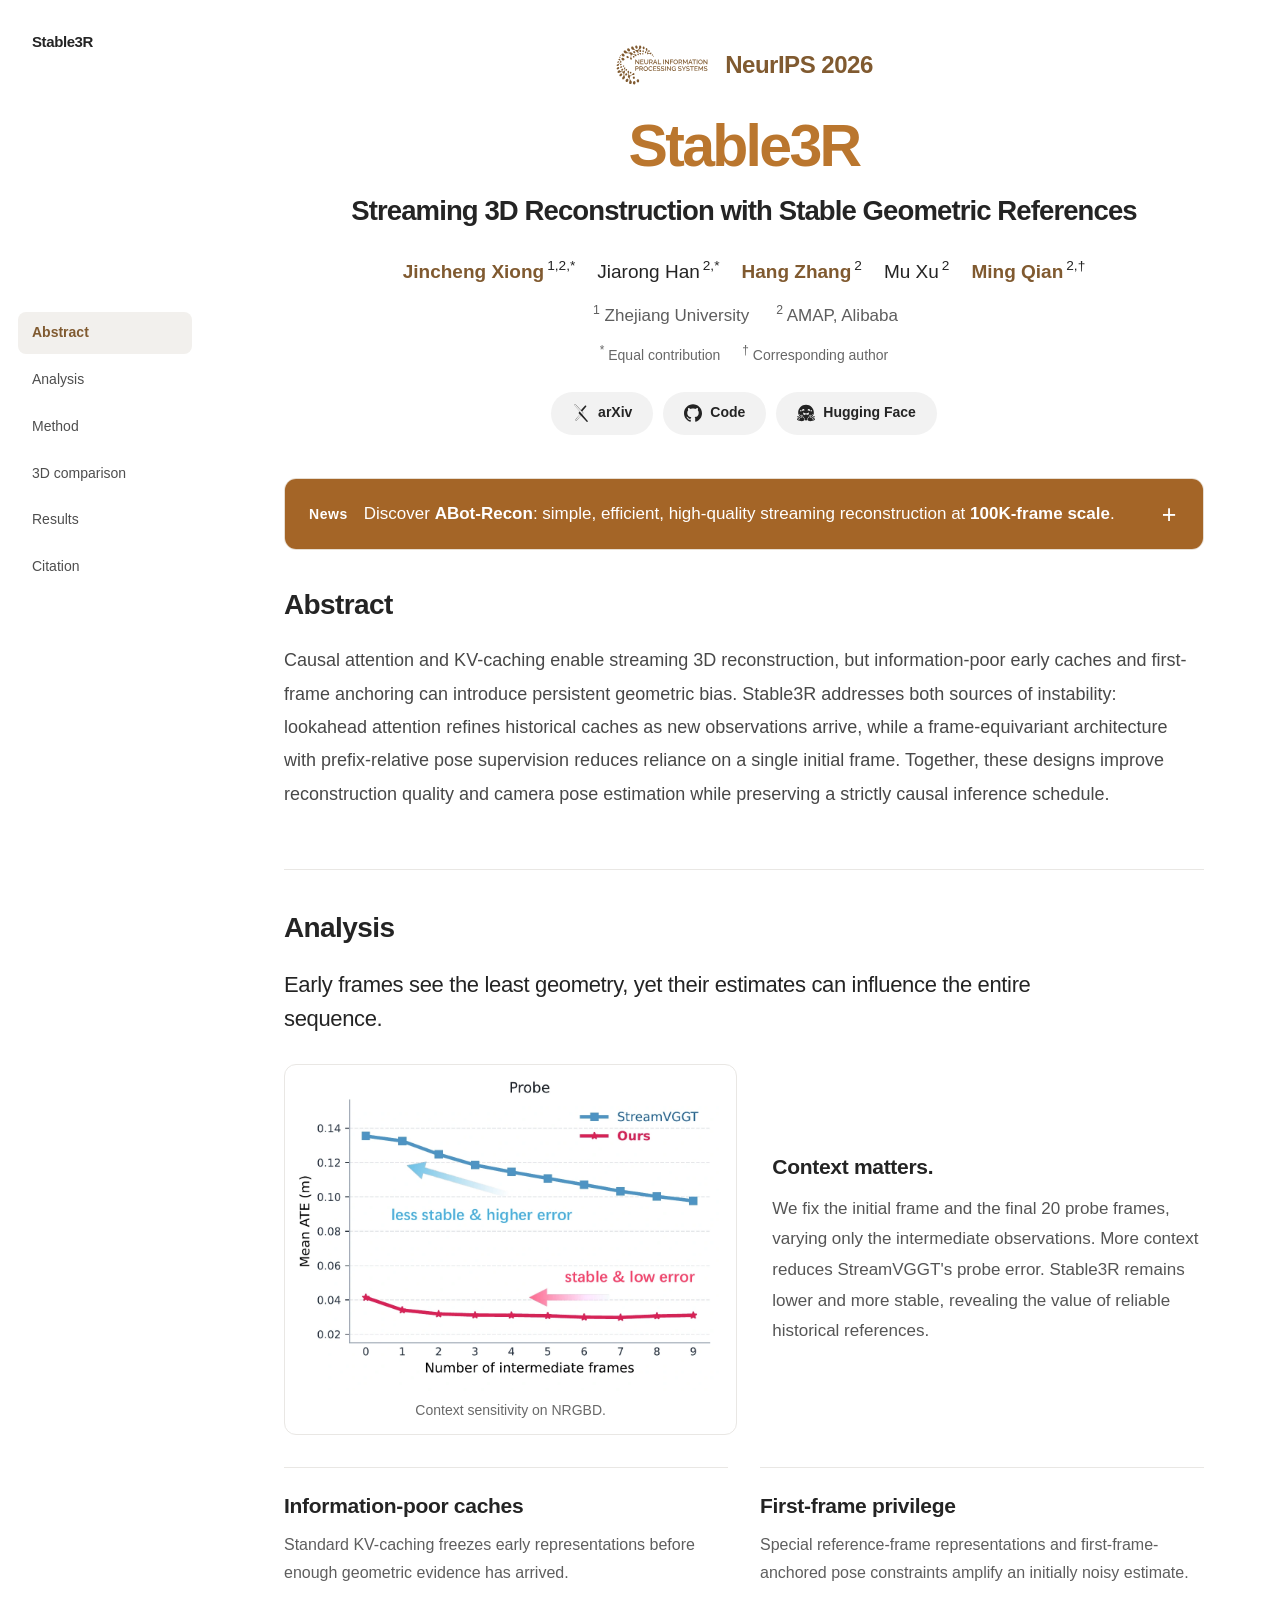
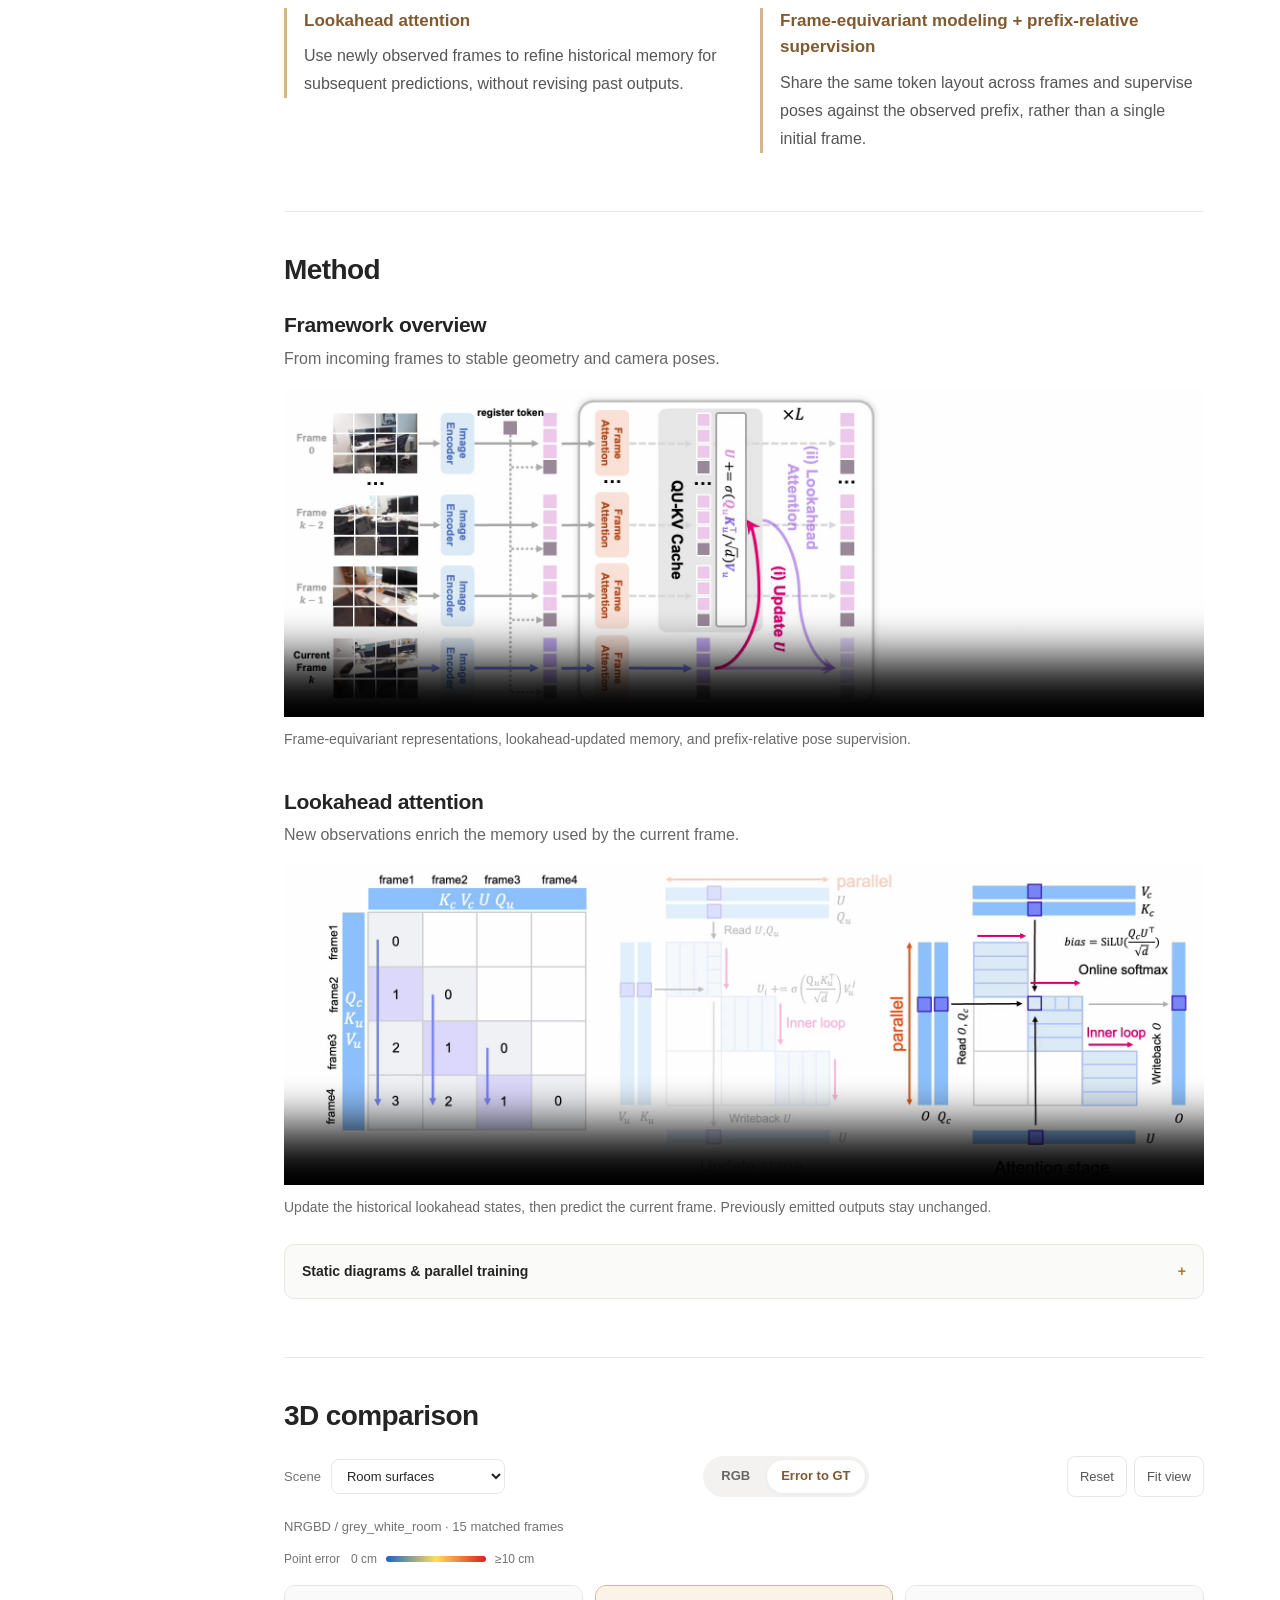
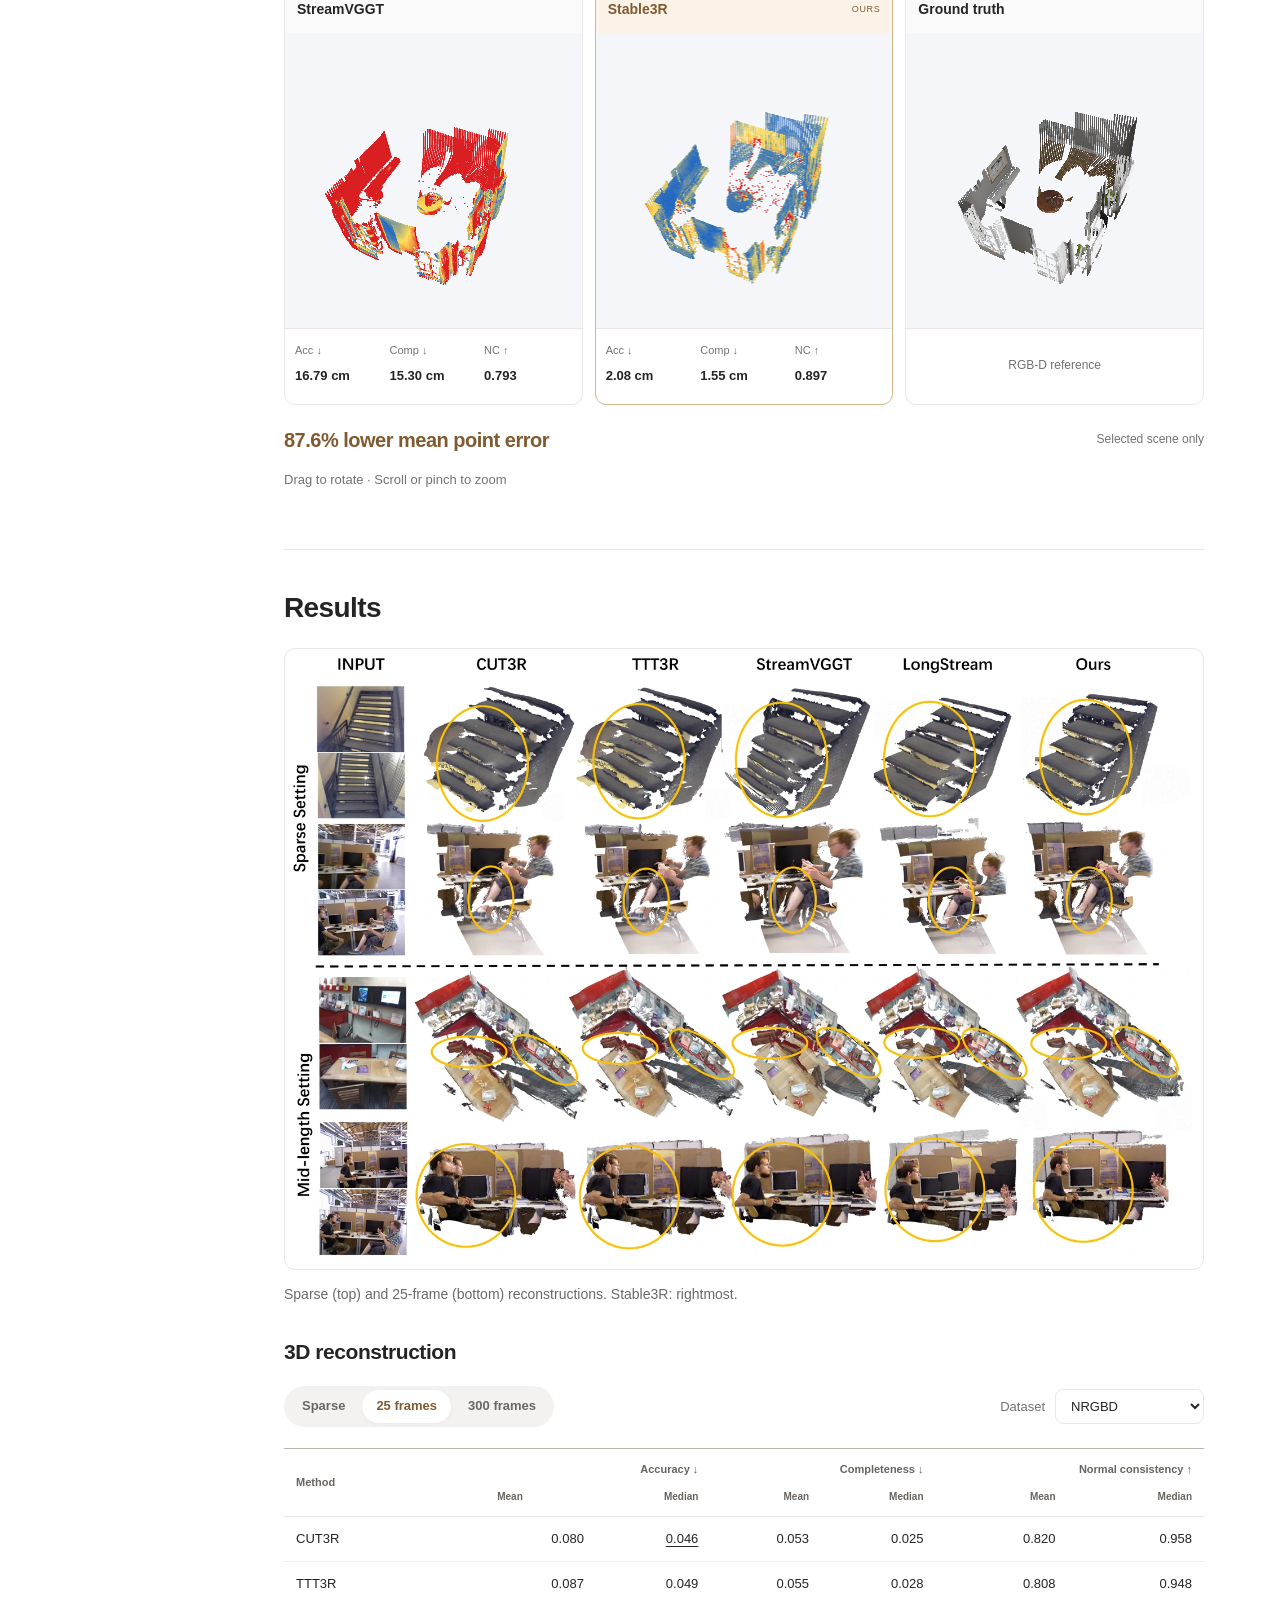
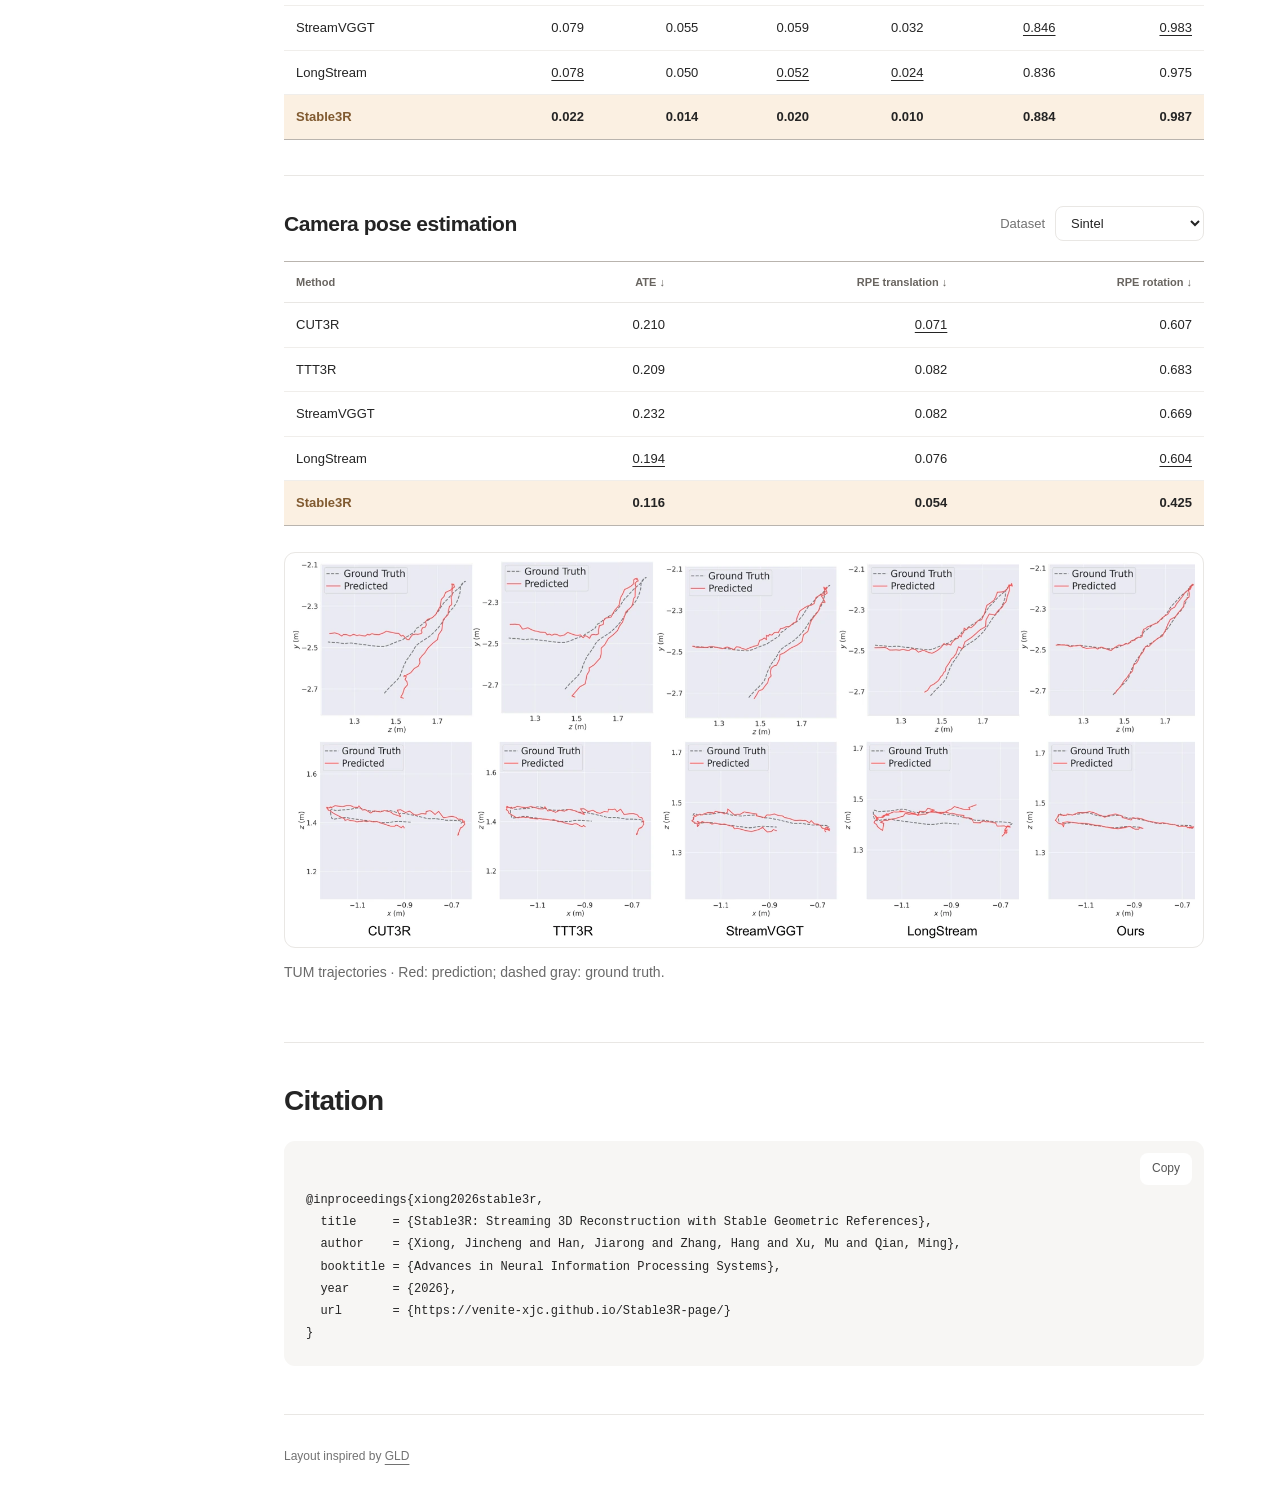
==== gld/index.html @ af353fa9 "Use a copper news header with a white expanded body" ====
<!doctype html>
<html lang="en">
<head>
  <meta charset="utf-8">
  <meta name="viewport" content="width=device-width, initial-scale=1">
  <meta name="description" content="Stable3R: Streaming 3D Reconstruction with Stable Geometric References. Original manuscript figures, method overview, quantitative results, and interactive matched-input 3D comparisons.">
  <meta name="theme-color" content="#ffffff">
  <title>Stable3R | Streaming 3D Reconstruction with Stable Geometric References</title>
  <link rel="canonical" href="https://venite-xjc.github.io/Stable3R-page/">
  <link rel="icon" href="assets/icons/stable3r-mark-32.png?v=20261123-copper" sizes="32x32" type="image/png">
  <link rel="icon" href="assets/icons/stable3r-mark.svg?v=20261123-copper" sizes="any" type="image/svg+xml">
  <link rel="stylesheet" href="styles.css?v=20261124-abot-news-copper">
  <script src="assets/paper/results-data.js" defer></script>
  <script src="app.js" defer></script>
  <script src="assets/clouds/manifest.js?v=20261123-six-scenes" defer></script>
  <script src="clouds.js" defer></script>
  <script src="presentation.js?v=20261123" defer></script>
</head>
<body>
  <a class="skip-link" href="#abstract">Skip to content</a>
  <aside class="sidebar">
    <a class="sidebar-brand" href="#top">Stable3R</a>
    <nav id="section-nav" aria-label="On this page">
      <a href="#abstract" aria-current="location">Abstract</a>
      <a href="#analysis">Analysis</a>
      <a href="#method">Method</a>
      <a href="#clouds">3D comparison</a>
      <a href="#results">Results</a>
      <a href="#citation">Citation</a>
    </nav>
  </aside>
  <div class="document">
  <header class="hero shell" id="top">
    <a class="venue" href="https://neurips.cc/Conferences/2026" target="_blank" rel="noopener" aria-label="NeurIPS 2026 conference"><span class="venue-logo" role="img" aria-label="NeurIPS logo"></span><span>NeurIPS 2026</span></a>
    <h1>Stable<span>3R</span></h1>
    <p class="paper-title">Streaming 3D Reconstruction with Stable Geometric References</p>
    <ul class="authors" aria-label="Authors">
      <li><a href="https://venite-xjc.github.io/" target="_blank" rel="noopener">Jincheng Xiong</a><sup>1,2,*</sup></li>
      <li>Jiarong Han<sup>2,*</sup></li>
      <li><a href="https://openreview.net/profile?id=~Hang_Zhang22" target="_blank" rel="noopener">Hang Zhang</a><sup>2</sup></li>
      <li>Mu Xu<sup>2</sup></li>
      <li><a href="https://qianmingduowan.github.io/" target="_blank" rel="noopener">Ming Qian</a><sup>2,†</sup></li>
    </ul>
    <div class="affiliations"><span><sup>1</sup> Zhejiang University</span><span><sup>2</sup> AMAP, Alibaba</span></div>
    <p class="author-notes"><span><sup>*</sup> Equal contribution</span><span><sup>†</sup> Corresponding author</span></p>
    <div class="hero-links" role="group" aria-label="Project resources">
      <!-- Resource destinations are intentionally unset until release. Icons: Simple Icons (CC0); see assets/icons/SOURCES.txt. -->
      <button class="resource-button" type="button" disabled title="Link coming soon" aria-label="arXiv — link coming soon">
        <svg aria-hidden="true" focusable="false" viewBox="0 0 24 24"><path d="M3.8423 0a1.0037 1.0037 0 0 0-.922.6078c-.1536.3687-.0438.6275.2938 1.1113l6.9185 8.3597-1.0223 1.1058a1.0393 1.0393 0 0 0 .003 1.4229l1.2292 1.3135-5.4391 6.4444c-.2803.299-.4538.823-.2971 1.1986a1.0253 1.0253 0 0 0 .9585.635.9133.9133 0 0 0 .6891-.3405l5.783-6.126 7.4902 8.0051a.8527.8527 0 0 0 .6835.2597.9575.9575 0 0 0 .8777-.6138c.1577-.377-.017-.7502-.306-1.1407l-7.0518-8.3418 1.0632-1.13a.9626.9626 0 0 0 .0089-1.3165L4.6336.4639s-.3733-.4535-.768-.463zm0 .272h.0166c.2179.0052.4874.2715.5644.3639l.005.006.0052.0055 10.169 10.9905a.6915.6915 0 0 1-.0072.945l-1.0666 1.133-1.4982-1.7724-8.5994-10.39c-.3286-.472-.352-.6183-.2592-.841a.7307.7307 0 0 1 .6704-.4401Zm14.341 1.5701a.877.877 0 0 0-.6554.2418l-5.6962 6.1584 1.6944 1.8319 5.3089-6.5138c.3251-.4335.479-.6603.3247-1.0292a1.1205 1.1205 0 0 0-.9763-.689zm-7.6557 12.2823 1.3186 1.4135-5.7864 6.1295a.6494.6494 0 0 1-.4959.26.7516.7516 0 0 1-.706-.4669c-.1119-.2682.0359-.6864.2442-.9083l.0051-.0055.0047-.0055z"/></svg>
        <span>arXiv</span>
      </button>
      <button class="resource-button" type="button" disabled title="Link coming soon" aria-label="Code — link coming soon">
        <svg aria-hidden="true" focusable="false" viewBox="0 0 24 24"><path d="M12 .297c-6.63 0-12 5.373-12 12 0 5.303 3.438 9.8 8.205 11.385.6.113.82-.258.82-.577 0-.285-.01-1.04-.015-2.04-3.338.724-4.042-1.61-4.042-1.61C4.422 18.07 3.633 17.7 3.633 17.7c-1.087-.744.084-.729.084-.729 1.205.084 1.838 1.236 1.838 1.236 1.07 1.835 2.809 1.305 3.495.998.108-.776.417-1.305.76-1.605-2.665-.3-5.466-1.332-5.466-5.93 0-1.31.465-2.38 1.235-3.22-.135-.303-.54-1.523.105-3.176 0 0 1.005-.322 3.3 1.23.96-.267 1.98-.399 3-.405 1.02.006 2.04.138 3 .405 2.28-1.552 3.285-1.23 3.285-1.23.645 1.653.24 2.873.12 3.176.765.84 1.23 1.91 1.23 3.22 0 4.61-2.805 5.625-5.475 5.92.42.36.81 1.096.81 2.22 0 1.606-.015 2.896-.015 3.286 0 .315.21.69.825.57C20.565 22.092 24 17.592 24 12.297c0-6.627-5.373-12-12-12"/></svg>
        <span>Code</span>
      </button>
      <button class="resource-button" type="button" disabled title="Link coming soon" aria-label="Hugging Face — link coming soon">
        <svg aria-hidden="true" focusable="false" viewBox="0 0 24 24"><path d="M12.025 1.13c-5.77 0-10.449 4.647-10.449 10.378 0 1.112.178 2.181.503 3.185.064-.222.203-.444.416-.577a.96.96 0 0 1 .524-.15c.293 0 .584.124.84.284.278.173.48.408.71.694.226.282.458.611.684.951v-.014c.017-.324.106-.622.264-.874s.403-.487.762-.543c.3-.047.596.06.787.203s.31.313.4.467c.15.257.212.468.233.542.01.026.653 1.552 1.657 2.54.616.605 1.01 1.223 1.082 1.912.055.537-.096 1.059-.38 1.572.637.121 1.294.187 1.967.187.657 0 1.298-.063 1.921-.178-.287-.517-.44-1.041-.384-1.581.07-.69.465-1.307 1.081-1.913 1.004-.987 1.647-2.513 1.657-2.539.021-.074.083-.285.233-.542.09-.154.208-.323.4-.467a1.08 1.08 0 0 1 .787-.203c.359.056.604.29.762.543s.247.55.265.874v.015c.225-.34.457-.67.683-.952.23-.286.432-.52.71-.694.257-.16.547-.284.84-.285a.97.97 0 0 1 .524.151c.228.143.373.388.43.625l.006.04a10.3 10.3 0 0 0 .534-3.273c0-5.731-4.678-10.378-10.449-10.378M8.327 6.583a1.5 1.5 0 0 1 .713.174 1.487 1.487 0 0 1 .617 2.013c-.183.343-.762-.214-1.102-.094-.38.134-.532.914-.917.71a1.487 1.487 0 0 1 .69-2.803m7.486 0a1.487 1.487 0 0 1 .689 2.803c-.385.204-.536-.576-.916-.71-.34-.12-.92.437-1.103.094a1.487 1.487 0 0 1 .617-2.013 1.5 1.5 0 0 1 .713-.174m-10.68 1.55a.96.96 0 1 1 0 1.921.96.96 0 0 1 0-1.92m13.838 0a.96.96 0 1 1 0 1.92.96.96 0 0 1 0-1.92M8.489 11.458c.588.01 1.965 1.157 3.572 1.164 1.607-.007 2.984-1.155 3.572-1.164.196-.003.305.12.305.454 0 .886-.424 2.328-1.563 3.202-.22-.756-1.396-1.366-1.63-1.32q-.011.001-.02.006l-.044.026-.01.008-.03.024q-.018.017-.035.036l-.032.04a1 1 0 0 0-.058.09l-.014.025q-.049.088-.11.19a1 1 0 0 1-.083.116 1.2 1.2 0 0 1-.173.18q-.035.029-.075.058a1.3 1.3 0 0 1-.251-.243 1 1 0 0 1-.076-.107c-.124-.193-.177-.363-.337-.444-.034-.016-.104-.008-.2.022q-.094.03-.216.087-.06.028-.125.063l-.13.074q-.067.04-.136.086a3 3 0 0 0-.135.096 3 3 0 0 0-.26.219 2 2 0 0 0-.12.121 2 2 0 0 0-.106.128l-.002.002a2 2 0 0 0-.09.132l-.001.001a1.2 1.2 0 0 0-.105.212q-.013.036-.024.073c-1.139-.875-1.563-2.317-1.563-3.203 0-.334.109-.457.305-.454m.836 10.354c.824-1.19.766-2.082-.365-3.194-1.13-1.112-1.789-2.738-1.789-2.738s-.246-.945-.806-.858-.97 1.499.202 2.362c1.173.864-.233 1.45-.685.64-.45-.812-1.683-2.896-2.322-3.295s-1.089-.175-.938.647 2.822 2.813 2.562 3.244-1.176-.506-1.176-.506-2.866-2.567-3.49-1.898.473 1.23 2.037 2.16c1.564.932 1.686 1.178 1.464 1.53s-3.675-2.511-4-1.297c-.323 1.214 3.524 1.567 3.287 2.405-.238.839-2.71-1.587-3.216-.642-.506.946 3.49 2.056 3.522 2.064 1.29.33 4.568 1.028 5.713-.624m5.349 0c-.824-1.19-.766-2.082.365-3.194 1.13-1.112 1.789-2.738 1.789-2.738s.246-.945.806-.858.97 1.499-.202 2.362c-1.173.864.233 1.45.685.64.451-.812 1.683-2.896 2.322-3.295s1.089-.175.938.647-2.822 2.813-2.562 3.244 1.176-.506 1.176-.506 2.866-2.567 3.49-1.898-.473 1.23-2.037 2.16c-1.564.932-1.686 1.178-1.464 1.53s3.675-2.511 4-1.297c.323 1.214-3.524 1.567-3.287 2.405.238.839 2.71-1.587 3.216-.642.506.946-3.49 2.056-3.522 2.064-1.29.33-4.568 1.028-5.713-.624"/></svg>
        <span>Hugging Face</span>
      </button>
    </div>
  </header>
  <main>
    <aside class="shell news" aria-label="News: our follow-up work">
      <details class="news-card" id="abot-news">
        <summary><span class="news-label">News</span><span class="news-headline">Discover <strong>ABot-Recon</strong>: simple, efficient, high-quality streaming reconstruction at <strong>100K-frame scale</strong>.</span><span class="news-toggle" aria-hidden="true"></span></summary>
        <div class="news-body">
          <p>Built for ultra-long outdoor routes and large spatial extents, ABot-Recon is our follow-up to Stable3R. The two methods are complementary: Stable3R is better suited to reconstruction within a bounded spatial area.</p>
          <p>We have released the <a href="https://arxiv.org/abs/2608.27529" target="_blank" rel="noopener">technical report</a> and open-sourced the <a href="https://github.com/amap-cvlab/ABot-Recon/tree/eval" target="_blank" rel="noopener">evaluation</a>, <a href="https://github.com/amap-cvlab/ABot-Recon" target="_blank" rel="noopener">inference</a>, and <a href="https://github.com/amap-cvlab/ABot-Recon/tree/train" target="_blank" rel="noopener">training</a> frameworks. Dive in and explore!</p>
          <a class="news-project-link" href="https://amap-cvlab.github.io/ABot-Recon-html/" target="_blank" rel="noopener">Visit the ABot-Recon homepage</a>
        </div>
      </details>
    </aside>
    <section class="section shell abstract" id="abstract" aria-labelledby="abstract-title">
      <div class="section-heading"><h2 id="abstract-title">Abstract</h2></div>
        <p>Causal attention and KV-caching enable streaming 3D reconstruction, but information-poor early caches and first-frame anchoring can introduce persistent geometric bias. Stable3R addresses both sources of instability: lookahead attention refines historical caches as new observations arrive, while a frame-equivariant architecture with prefix-relative pose supervision reduces reliance on a single initial frame. Together, these designs improve reconstruction quality and camera pose estimation while preserving a strictly causal inference schedule.</p>
    </section>
    <section class="section shell analysis" id="analysis" aria-labelledby="analysis-title">
      <div class="section-heading"><h2 id="analysis-title">Analysis</h2></div>
      <p class="section-lead">Early frames see the least geometry, yet their estimates can influence the entire sequence.</p>
      <div class="analysis-evidence">
      <figure class="probe-figure"><a class="figure-link" href="assets/paper/probe.pdf" target="_blank" rel="noopener" aria-label="Open the original context probe figure PDF" title="Context probe: the initial frame and final 20 probe frames are fixed; only the intermediate context changes."><img src="assets/paper/probe.webp" width="1152" height="848" loading="lazy" alt="NRGBD geometric context probe: StreamVGGT mean ATE changes substantially as intermediate frames are added, while Stable3R remains lower and more stable."></a><figcaption>Context sensitivity on NRGBD.</figcaption></figure>
        <div class="probe-reading"><h3>Context matters.</h3><p>We fix the initial frame and the final 20 probe frames, varying only the intermediate observations. More context reduces StreamVGGT's probe error. Stable3R remains lower and more stable, revealing the value of reliable historical references.</p></div>
      </div>
      <div class="analysis-findings">
        <article class="finding"><h3>Information-poor caches</h3><p>Standard KV-caching freezes early representations before enough geometric evidence has arrived.</p><div class="finding-response"><h4>Lookahead attention</h4><p>Use newly observed frames to refine historical memory for subsequent predictions, without revising past outputs.</p></div></article>
        <article class="finding"><h3>First-frame privilege</h3><p>Special reference-frame representations and first-frame-anchored pose constraints amplify an initially noisy estimate.</p><div class="finding-response"><h4>Frame-equivariant modeling + prefix-relative supervision</h4><p>Share the same token layout across frames and supervise poses against the observed prefix, rather than a single initial frame.</p></div></article>
      </div>
    </section>
    <section class="section shell method" id="method" aria-labelledby="method-title">
      <div class="section-heading"><h2 id="method-title">Method</h2></div>
      <figure class="method-video"><div class="video-heading"><h3>Framework overview</h3><p>From incoming frames to stable geometry and camera poses.</p></div><video id="overview-video" width="1920" height="684" autoplay muted loop controls playsinline preload="auto" poster="assets/videos/dynamic_overview-web-poster.jpg" aria-label="Stable3R method overview video" aria-describedby="overview-video-caption"><source src="assets/videos/dynamic_overview-web.mp4" type="video/mp4">Your browser does not support embedded video. <a href="assets/videos/dynamic_overview-web.mp4">Open the framework overview video</a>.</video><figcaption id="overview-video-caption">Frame-equivariant representations, lookahead-updated memory, and prefix-relative pose supervision.</figcaption></figure>
      <figure class="method-video"><div class="video-heading"><h3>Lookahead attention</h3><p>New observations enrich the memory used by the current frame.</p></div><video id="pipeline-video" width="1920" height="666" autoplay muted loop controls playsinline preload="auto" poster="assets/videos/dynamic_pipeline-web-poster.jpg" aria-label="Stable3R lookahead attention pipeline video" aria-describedby="pipeline-video-caption"><source src="assets/videos/dynamic_pipeline-web.mp4" type="video/mp4">Your browser does not support embedded video. <a href="assets/videos/dynamic_pipeline-web.mp4">Open the lookahead pipeline video</a>.</video><figcaption id="pipeline-video-caption">Update the historical lookahead states, then predict the current frame. Previously emitted outputs stay unchanged.</figcaption></figure>
      <details class="technical-detail"><summary>Static diagrams &amp; parallel training <span aria-hidden="true">+</span></summary><figure class="paper-figure"><a class="figure-link" href="assets/paper/pipeline.pdf" target="_blank" rel="noopener" aria-label="Open the original Stable3R framework figure PDF"><img width="3200" height="1090" src="assets/paper/pipeline-1600.webp" srcset="assets/paper/pipeline-1600.webp 1600w, assets/paper/pipeline.webp 3200w" sizes="92vw" loading="lazy" alt="Stable3R framework: an image encoder and frame attention feed a QU-KV cache, followed by historical U updates, lookahead attention, and camera and geometry prediction heads."></a></figure><figure class="paper-figure"><a class="figure-link" href="assets/paper/parallel-attention.pdf" target="_blank" rel="noopener" aria-label="Open the original parallel attention figure PDF"><img width="3200" height="824" src="assets/paper/parallel-attention-1600.webp" srcset="assets/paper/parallel-attention-1600.webp 1600w, assets/paper/parallel-attention.webp 3200w" sizes="92vw" loading="lazy" alt="Original paper diagram of block-wise causal attention, diagonal dependency order, update kernels, and attention kernels."></a></figure></details>
    </section>
    <section class="section shell cloud-section" id="clouds" aria-labelledby="cloud-title" data-status="loading">
      <div class="section-heading"><h2 id="cloud-title">3D comparison</h2></div>
      <div class="cloud-controls">
        <label class="dataset-label" for="cloud-scene">Scene <select id="cloud-scene"><option value="complete-kitchen">Kitchen structure</option><option value="stairs">Staircase geometry</option><option value="grey-room">Room surfaces</option><option value="morning-apartment">Apartment layout</option><option value="thin-geometry">Thin structures</option><option value="office-workspace">Office workspace</option></select></label>
        <div class="cloud-mode" role="group" aria-label="Point cloud color mode"><button type="button" data-cloud-mode="rgb" aria-pressed="false">RGB</button><button type="button" data-cloud-mode="error" aria-pressed="true">Error to GT</button></div>
        <div class="cloud-view-buttons"><button type="button" id="cloud-reset">Reset</button><button type="button" id="cloud-fit">Fit view</button></div>
      </div>
      <p class="cloud-context" id="cloud-scene-context">Common-input reconstruction comparison</p>
      <div class="cloud-error-legend" id="cloud-error-legend"><span>Point error</span><span class="cloud-error-labels"><span>0 cm</span><span class="cloud-error-bar" aria-hidden="true"></span><span>≥10 cm</span></span></div>
      <div class="cloud-panels" id="cloud-panels">
        <article class="cloud-panel"><div class="cloud-panel-header"><h3>StreamVGGT</h3></div><canvas class="cloud-canvas" id="cloud-streamvggt" tabindex="0" role="img" aria-label="Interactive StreamVGGT reconstruction. Drag to rotate, wheel or pinch to zoom. Arrow keys rotate, plus and minus zoom, R resets."></canvas><div class="cloud-metrics" id="cloud-metrics-streamvggt"></div></article>
        <article class="cloud-panel ours-panel"><div class="cloud-panel-header"><h3>Stable3R</h3><span class="cloud-panel-tag">Ours</span></div><canvas class="cloud-canvas" id="cloud-stable3r" tabindex="0" role="img" aria-label="Interactive Stable3R reconstruction with the same camera and render settings as the baseline."></canvas><div class="cloud-metrics" id="cloud-metrics-stable3r"></div></article>
        <article class="cloud-panel"><div class="cloud-panel-header"><h3>Ground truth</h3></div><canvas class="cloud-canvas" id="cloud-gt" tabindex="0" role="img" aria-label="Interactive ground-truth point cloud using the same sampled pixels and camera as both predictions."></canvas><div class="cloud-reference">RGB-D reference</div></article>
      </div>
      <div class="cloud-highlight"><strong id="cloud-advantage"></strong><span>Selected scene only</span></div>
      <p class="cloud-status" id="cloud-status" role="status">Loading real point clouds…</p>
      <p id="cloud-sampling-note" hidden></p>
    </section>
    <section class="section shell" id="results" aria-labelledby="results-title">
      <div class="section-heading"><h2 id="results-title">Results</h2></div>
      <figure class="paper-figure reconstruction-figure"><a class="figure-link" href="assets/paper/reconstruction.pdf" target="_blank" rel="noopener" aria-label="Open the original reconstruction comparison PDF"><img width="3200" height="2142" src="assets/paper/reconstruction-1600.webp" srcset="assets/paper/reconstruction-1600.webp 1600w, assets/paper/reconstruction.webp 3200w" sizes="(max-width: 1120px) 92vw, 1080px" loading="lazy" alt="Original reconstruction comparison of CUT3R, TTT3R, StreamVGGT, LongStream, and Stable3R, with staircase and dynamic indoor examples under sparse and mid-length settings."></a><figcaption>Sparse (top) and 25-frame (bottom) reconstructions. Stable3R: rightmost.</figcaption></figure>
      <div class="result-block" aria-labelledby="reconstruction-title">
        <div class="result-title"><h3 id="reconstruction-title">3D reconstruction</h3></div>
        <div class="result-controls"><div class="protocol-switch" role="group" aria-label="Reconstruction sequence setting"><button type="button" data-protocol="sparse" aria-pressed="false">Sparse</button><button type="button" data-protocol="mid" aria-pressed="true">25 frames</button><button type="button" data-protocol="long" aria-pressed="false">300 frames</button></div><label class="dataset-label" for="reconstruction-dataset">Dataset <select id="reconstruction-dataset"><option>NRGBD</option><option>7-Scenes</option><option>TUM-dynamics</option></select></label></div>
        <div class="table-scroll" tabindex="0" role="region" aria-label="Reconstruction results; scroll horizontally on smaller screens"><table id="reconstruction-table"><caption class="sr-only">NRGBD 25-frame reconstruction results from the manuscript</caption><thead><tr><th scope="col" rowspan="2">Method</th><th scope="colgroup" colspan="2">Accuracy ↓</th><th scope="colgroup" colspan="2">Completeness ↓</th><th scope="colgroup" colspan="2">Normal consistency ↑</th></tr><tr><th scope="col">Mean</th><th scope="col">Median</th><th scope="col">Mean</th><th scope="col">Median</th><th scope="col">Mean</th><th scope="col">Median</th></tr></thead><tbody id="reconstruction-body">
          <tr><th scope="row">CUT3R</th><td>0.080</td><td>0.046</td><td>0.053</td><td>0.025</td><td>0.820</td><td>0.958</td></tr><tr><th scope="row">TTT3R</th><td>0.087</td><td>0.049</td><td>0.055</td><td>0.028</td><td>0.808</td><td>0.948</td></tr><tr><th scope="row">StreamVGGT</th><td>0.079</td><td>0.055</td><td>0.059</td><td>0.032</td><td>0.846</td><td>0.983</td></tr><tr><th scope="row">LongStream</th><td>0.078</td><td>0.050</td><td>0.052</td><td>0.024</td><td>0.836</td><td>0.975</td></tr><tr class="ours"><th scope="row">Stable3R</th><td><strong>0.022</strong></td><td><strong>0.014</strong></td><td><strong>0.020</strong></td><td><strong>0.010</strong></td><td><strong>0.884</strong></td><td><strong>0.987</strong></td></tr>
        </tbody></table></div>
        <p class="missing-note" id="missing-note" hidden>— Not reported in the paper.</p>
        <!-- Non-visual metadata hooks keep the shared table renderer unchanged. -->
        <div hidden aria-hidden="true"><span id="reconstruction-source"></span><span id="reconstruction-note"></span></div>
      </div>
      <div class="result-block pose-block" aria-labelledby="pose-title">
        <div class="result-title"><h3 id="pose-title">Camera pose estimation</h3><label class="dataset-label" for="pose-dataset">Dataset <select id="pose-dataset"><option>Sintel</option><option>TUM-dynamics</option><option>ScanNet</option></select></label></div>
        <div class="table-scroll" tabindex="0" role="region" aria-label="Camera pose results; scroll horizontally on smaller screens"><table id="pose-table"><caption class="sr-only">Sintel camera pose results from the manuscript</caption><thead><tr><th scope="col">Method</th><th scope="col">ATE ↓</th><th scope="col">RPE translation ↓</th><th scope="col">RPE rotation ↓</th></tr></thead><tbody id="pose-body">
          <tr><th scope="row">CUT3R</th><td>0.210</td><td>0.071</td><td>0.607</td></tr><tr><th scope="row">TTT3R</th><td>0.209</td><td>0.082</td><td>0.683</td></tr><tr><th scope="row">StreamVGGT</th><td>0.232</td><td>0.082</td><td>0.669</td></tr><tr><th scope="row">LongStream</th><td>0.194</td><td>0.076</td><td>0.604</td></tr><tr class="ours"><th scope="row">Stable3R</th><td><strong>0.116</strong></td><td><strong>0.054</strong></td><td><strong>0.425</strong></td></tr>
        </tbody></table></div>
        <figure class="paper-figure trajectory-figure"><a class="figure-link" href="assets/paper/trajectories.pdf" target="_blank" rel="noopener" aria-label="Open the original TUM camera trajectory comparison PDF"><img width="3200" height="1342" src="assets/paper/trajectories-1600.webp" srcset="assets/paper/trajectories-1600.webp 1600w, assets/paper/trajectories.webp 3200w" sizes="(max-width: 1120px) 92vw, 1080px" loading="lazy" alt="TUM trajectory comparisons for five methods: red predicted camera paths versus dashed gray ground truth. Stable3R is shown in the last column."></a><figcaption>TUM trajectories · Red: prediction; dashed gray: ground truth.</figcaption></figure>
      </div>
      <noscript><p class="source-note">JavaScript is disabled. The tables above show NRGBD 25-frame reconstruction and Sintel pose results. <a href="assets/paper/results.json">Download all table values as JSON.</a></p></noscript>
    </section>
    <section class="section shell citation" id="citation" aria-labelledby="citation-title">
      <div class="section-heading"><h2 id="citation-title">Citation</h2></div>
      <div class="citation-box"><button type="button" id="copy-citation" aria-label="Copy BibTeX citation">Copy</button><pre tabindex="0" aria-label="BibTeX citation"><code id="bibtex-text">@inproceedings{xiong2026stable3r,
  title     = {Stable3R: Streaming 3D Reconstruction with Stable Geometric References},
  author    = {Xiong, Jincheng and Han, Jiarong and Zhang, Hang and Xu, Mu and Qian, Ming},
  booktitle = {Advances in Neural Information Processing Systems},
  year      = {2026},
  url       = {https://venite-xjc.github.io/Stable3R-page/}
}</code></pre></div>
      <p id="copy-status" class="sr-only" role="status"></p>
    </section>
  </main>
  <footer class="shell footer">
    <p class="layout-credit">Layout inspired by <a href="https://cvlab-kaist.github.io/GLD/" target="_blank" rel="noopener">GLD</a></p>
  </footer>
  </div>
</body>
</html>
---- gld/styles.css ----
:root {
  --ink: #242424;
  --muted: #727272;
  --accent: #ba762e;
  --accent-dark: #805a30;
  --line: #e9e7e4;
  --soft: #f5f3f0;
  --warm: #fcf5ec;
  --section-title-size: 1.75rem;
  font-family: Inter, -apple-system, BlinkMacSystemFont, "Segoe UI", Helvetica, Arial, sans-serif;
  color: var(--ink);
  background: #fff;
  font-synthesis: none;
  text-rendering: optimizeLegibility;
  -webkit-font-smoothing: antialiased;
}
* { box-sizing: border-box; }
html { scroll-behavior: auto; scroll-padding-top: 28px; }
body { margin: 0; font-size: 16px; line-height: 1.8; }
h1, h2, h3, p, figure { margin: 0; }
button, select { font: inherit; }
a { color: var(--accent-dark); text-decoration-thickness: 1px; text-underline-offset: 4px; }
a:focus-visible, button:focus-visible, select:focus-visible, summary:focus-visible, [tabindex]:focus-visible { outline: 3px solid var(--accent); outline-offset: 5px; }
button, summary { cursor: pointer; }
button, a, select, summary { -webkit-tap-highlight-color: transparent; }
img { display: block; width: 100%; height: auto; }
[hidden] { display: none !important; }
.document { margin-left: 208px; }
.shell { width: min(920px, calc(100% - 72px)); margin-inline: auto; }
.sidebar { position: fixed; z-index: 20; left: 18px; top: 0; width: 174px; height: 100vh; display: flex; flex-direction: column; justify-content: center; }
.sidebar-brand { position: absolute; top: 28px; left: 14px; font-size: 15px; font-weight: 750; text-decoration: none; letter-spacing: -.4px; color: var(--ink); }
.sidebar nav { display: grid; gap: 5px; }
.sidebar nav a { display: block; padding: 10px 14px; border-radius: 8px; font-size: 14px; line-height: 1.55; text-decoration: none; color: #4e4e4e; }
.sidebar nav a:hover { background: #faf8f5; color: var(--accent-dark); }
.sidebar nav a[aria-current="location"] { color: var(--accent-dark); background: #f2f0ed; font-weight: 650; }
.hero { text-align: center; padding: 43px 0 43px; }
.venue { display: inline-flex; justify-content: center; align-items: center; gap: 16px; font-size: 24px; line-height: 1.4; font-weight: 700; color: var(--accent-dark); letter-spacing: -.02em; text-decoration: none; }
.venue-logo { display: block; flex: none; width: 94px; height: 43px; background: currentColor; -webkit-mask: url("assets/icons/neurips-logo.svg") center / contain no-repeat; mask: url("assets/icons/neurips-logo.svg") center / contain no-repeat; }
.venue:hover { color: var(--accent); }
.hero h1 { margin-top: 17px; font-size: 59px; font-weight: 750; line-height: 1.12; letter-spacing: -2.7px; color: var(--accent); }
.paper-title { font-size: clamp(21px, 2.15vw, 29px); font-weight: 700; line-height: 1.45; letter-spacing: -.9px; margin-top: 12px; white-space: nowrap; }
.authors { display: flex; justify-content: center; flex-wrap: wrap; gap: 8px 22px; list-style: none; margin: 25px 0 0; padding: 0; font-size: 19px; font-weight: 500; line-height: 1.7; }
.authors li { white-space: nowrap; }
.authors a { color: var(--accent-dark); font-weight: 650; text-decoration: none; }
.authors a:hover { text-decoration: underline; }
.authors sup, .affiliations sup { font-size: .72em; margin-left: 3px; line-height: 0; }
.affiliations { display: flex; flex-wrap: wrap; justify-content: center; gap: 5px 24px; color: #5e5e5e; font-size: 17px; margin-top: 13px; }
.affiliations span { white-space: nowrap; }
.author-notes { display: flex; flex-wrap: wrap; justify-content: center; gap: 4px 22px; font-size: 14px; margin-top: 8px; color: #676767; }
.author-notes sup { font-size: .85em; }
.hero-links { display: flex; flex-wrap: wrap; justify-content: center; gap: 10px; margin-top: 24px; }
.resource-button { display: inline-flex; justify-content: center; align-items: center; gap: 8px; border: 0; border-radius: 999px; padding: 10px 21px; min-height: 43px; color: var(--ink); background: #f2f2f2; font-size: 14px; font-weight: 600; line-height: 1.55; }
.resource-button:disabled { cursor: default; opacity: 1; }
.resource-button svg { width: 18px; height: 18px; fill: currentColor; flex: none; }
.news { margin-bottom: 36px; }
.news-card { background: #fff; color: #242424; border: 1px solid #e6ddd1; border-radius: 12px; overflow: hidden; }
.news-card summary { display: grid; grid-template-columns: auto minmax(0, 1fr) auto; align-items: start; gap: 16px; padding: 21px 24px; list-style: none; cursor: pointer; background: #a46527; color: #fff; }
.news-card summary::-webkit-details-marker { display: none; }
.news-card summary:hover { background: #92591f; }
.news-card summary:focus-visible { outline: 3px solid #f0cf9b; outline-offset: -4px; }
.news-label { color: #fff; font-size: 14px; line-height: 1.8; font-weight: 700; letter-spacing: .04em; padding-top: 2px; }
.news-headline { font-size: 17px; line-height: 1.65; }
.news-headline strong { color: #fff; font-weight: 650; }
.news-toggle { width: 20px; color: #fff; font-size: 25px; line-height: 1.12; text-align: center; }
.news-toggle::before { content: "+"; }
.news-card[open] .news-toggle::before { content: "−"; }
.news-body { padding: 2px 24px 25px; font-size: 16px; line-height: 1.8; background: #fff; color: #242424; }
.news-body p { margin-top: 17px; }
.news-body a { color: var(--accent-dark); text-underline-offset: 4px; }
.news-body a:hover { color: #6d471f; }
.news-project-link { display: inline-block; margin-top: 17px; font-weight: 650; }
.figure-link { display: block; border-radius: 6px; }
.figure-link:hover { outline: 2px solid #e7d6c1; outline-offset: 6px; }
figcaption { color: #696969; font-size: 14px; line-height: 1.65; margin-top: 13px; }
.section { margin-top: 58px; padding-top: 39px; border-top: 1px solid var(--line); }
.section-heading { margin-bottom: 21px; }
.section-heading h2 { font-size: var(--section-title-size); font-weight: 740; line-height: 1.35; letter-spacing: -.6px; }
.abstract.section { margin-top: 0; padding-top: 0; border-top: 0; }
.abstract p { font-size: 18px; line-height: 1.85; color: #484848; }
.section-lead { font-size: 22px; line-height: 1.55; font-weight: 500; letter-spacing: -.35px; max-width: 780px; }
.analysis-evidence { display: grid; grid-template-columns: 1.05fr 1fr; gap: 35px; align-items: center; margin-top: 28px; }
.analysis-evidence > * { min-width: 0; }
.probe-figure { padding: 15px 14px 12px; border: 1px solid var(--line); border-radius: 12px; }
.probe-figure figcaption { text-align: center; margin-top: 8px; }
.probe-reading h3, .finding h3 { font-size: 21px; line-height: 1.4; letter-spacing: -.3px; font-weight: 650; }
.probe-reading p { font-size: 17px; line-height: 1.8; color: #555; margin-top: 12px; }
.analysis-findings { display: grid; grid-template-columns: 1fr 1fr; gap: 32px; margin-top: 32px; }
.finding { padding-top: 23px; border-top: 1px solid var(--line); min-width: 0; }
.finding > p { font-size: 16px; line-height: 1.75; color: #5e5e5e; margin-top: 10px; }
.finding-response { border-left: 3px solid #d6b58b; margin-top: 21px; padding-left: 17px; }
.finding-response h4 { margin: 0; color: var(--accent-dark); font-size: 17px; line-height: 1.55; font-weight: 650; }
.finding-response p { font-size: 16px; line-height: 1.75; color: #555; margin-top: 8px; }
.method-video + .method-video { margin-top: 35px; }
.video-heading { margin-bottom: 17px; }
.video-heading h3 { font-size: 21px; font-weight: 650; line-height: 1.5; letter-spacing: -.3px; }
.video-heading p { color: #666; font-size: 16px; margin-top: 4px; line-height: 1.7; }
.method-video video { display: block; width: 100%; height: auto; max-height: 750px; border: 0; border-radius: 0; background: #fff; object-fit: contain; }
.method-video figcaption { margin-top: 11px; }
.technical-detail { border: 1px solid var(--line); background: #fafaf9; padding: 14px 17px; border-radius: 10px; margin-top: 25px; }
.technical-detail summary { display: flex; justify-content: space-between; align-items: center; list-style: none; font-size: 14px; font-weight: 600; }
.technical-detail summary::-webkit-details-marker { display: none; }
.technical-detail summary span { color: var(--accent); }
.technical-detail[open] summary span { font-size: 0; }
.technical-detail[open] summary span::after { content: "−"; font-size: 20px; }
.technical-detail .paper-figure { padding: 20px 0 8px; }
.technical-detail .paper-figure + .paper-figure { border-top: 1px solid var(--line); margin-top: 16px; }
.cloud-controls { display: flex; flex-wrap: wrap; justify-content: space-between; align-items: center; gap: 15px; }
.dataset-label { display: flex; align-items: center; gap: 10px; font-size: 13px; color: var(--muted); white-space: nowrap; }
.dataset-label select { padding: 8px 28px 8px 11px; border: 1px solid var(--line); border-radius: 8px; background: #fff; color: var(--ink); font-size: 13px; min-width: 136px; }
.cloud-controls .dataset-label select { min-width: 174px; }
.cloud-mode, .protocol-switch { display: inline-flex; padding: 4px; gap: 3px; border-radius: 999px; background: #f3f2f0; }
.cloud-mode button, .protocol-switch button { border: 0; border-radius: 999px; padding: 6px 14px; font-size: 13px; font-weight: 600; line-height: 1.6; color: #676767; background: transparent; }
.cloud-mode button[aria-pressed="true"], .protocol-switch button[aria-pressed="true"] { background: #fff; color: var(--accent-dark); box-shadow: 0 1px 5px #0000000b; }
.cloud-mode button:hover, .protocol-switch button:hover { color: var(--accent-dark); }
.cloud-view-buttons { display: flex; gap: 7px; }
.cloud-view-buttons button, #copy-citation { padding: 8px 12px; border: 1px solid var(--line); border-radius: 8px; background: #fff; font-size: 13px; color: #555; }
.cloud-view-buttons button:hover, #copy-citation:hover { border-color: #d8c2a5; color: var(--accent-dark); }
.cloud-context { margin-top: 18px; color: var(--muted); font-size: 13px; }
.cloud-error-legend { display: flex; align-items: center; flex-wrap: wrap; gap: 11px; color: var(--muted); font-size: 12px; margin: 10px 0 15px; }
.cloud-error-labels { display: flex; align-items: center; gap: 9px; }
.cloud-error-bar { display: inline-block; width: 100px; height: 6px; border-radius: 6px; background: linear-gradient(90deg, #1a64c7, #ffde59, #d91f21); }
.cloud-panels { display: grid; grid-template-columns: repeat(3, minmax(0, 1fr)); gap: 12px; }
.cloud-panel { min-width: 0; border: 1px solid var(--line); border-radius: 11px; overflow: hidden; }
.ours-panel { border-color: #d5b68f; }
.cloud-panel-header { display: flex; align-items: center; justify-content: space-between; gap: 6px; padding: 12px; background: #fafafa; }
.cloud-panel-header h3 { font-size: 14px; line-height: 1.6; font-weight: 650; }
.ours-panel .cloud-panel-header { background: #fcf3e8; color: var(--accent-dark); }
.cloud-panel-tag { font-size: 9px; letter-spacing: .07em; text-transform: uppercase; color: var(--accent-dark); }
.cloud-canvas { display: block; width: 100%; height: 295px; background: #f3f6f9; touch-action: none; cursor: grab; }
.cloud-canvas:active { cursor: grabbing; }
.cloud-metrics { display: grid; grid-template-columns: repeat(3, minmax(0, 1fr)); gap: 7px; min-height: 76px; padding: 12px 10px; border-top: 1px solid var(--line); }
.cloud-metrics > span { display: flex; flex-direction: column; gap: 4px; color: var(--muted); font-size: 11px; }
.cloud-metrics strong { color: var(--ink); font-size: 13px; font-weight: 650; white-space: nowrap; }
.cloud-reference { display: flex; justify-content: center; align-items: center; min-height: 76px; font-size: 12px; color: var(--muted); border-top: 1px solid var(--line); }
.cloud-highlight { display: flex; justify-content: space-between; align-items: center; gap: 14px; padding: 17px 0 10px; }
.cloud-highlight strong { color: var(--accent-dark); font-size: 20px; font-weight: 700; letter-spacing: -.5px; }
.cloud-highlight > span { color: var(--muted); font-size: 12px; }
.cloud-status { color: var(--muted); font-size: 13px; }
#clouds[data-status="loading"] .cloud-canvas { opacity: .5; }
#clouds[data-status="error"] .cloud-status { color: #b42318; }
.cloud-protocol, .reading-detail { margin-top: 20px; border-top: 1px solid var(--line); padding-top: 16px; color: var(--muted); font-size: 13px; }
.cloud-protocol summary, .reading-detail summary { font-size: 13px; }
.cloud-protocol p, .reading-detail p { margin-top: 11px; line-height: 1.8; }
.reconstruction-figure img, .trajectory-figure img { border: 1px solid var(--line); border-radius: 11px; padding: 8px; }
.result-block { margin-top: 31px; }
.result-title { display: flex; align-items: center; flex-wrap: wrap; justify-content: space-between; gap: 16px; margin-bottom: 20px; }
.result-title h3 { font-size: 21px; font-weight: 700; line-height: 1.4; letter-spacing: -.45px; }
.result-controls { display: flex; align-items: center; justify-content: space-between; flex-wrap: wrap; gap: 16px; margin-bottom: 21px; }
.table-scroll { width: 100%; overflow-x: auto; border-top: 1px solid #b9b4ae; border-bottom: 1px solid #b9b4ae; }
table { width: 100%; border-collapse: collapse; font-size: 13px; line-height: 1.5; font-variant-numeric: tabular-nums; white-space: nowrap; }
th, td { text-align: right; padding: 12px; }
thead th { font-size: 11px; color: #68645f; font-weight: 600; }
thead tr:last-child { border-bottom: 1px solid var(--line); }
thead tr:nth-child(2) th { padding-top: 0; font-size: 10px; }
th:first-child { text-align: left; }
tbody th { font-weight: 500; }
tbody tr + tr { border-top: 1px solid #f0eeeb; }
tbody .ours { background: #fbf0e2; }
tbody .ours th { color: var(--accent-dark); font-weight: 650; }
tbody strong { font-weight: 750; }
.runner-up { text-decoration: underline; text-underline-offset: 3px; }
.result-details { margin-top: 14px; border: 0; padding: 0; }
.missing-note { color: var(--muted); font-size: 13px; margin-top: 10px; }
.pose-block { border-top: 1px solid var(--line); margin-top: 35px; padding-top: 30px; }
.trajectory-figure { margin-top: 26px; }
.source-note { margin-top: 20px; font-size: 13px; color: var(--muted); }
.citation-box { position: relative; border-radius: 11px; background: #f7f6f4; padding: 22px; }
#copy-citation { position: absolute; right: 12px; top: 12px; border: 0; background: #fff; font-size: 12px; padding: 5px 12px; }
pre { font-family: "SFMono-Regular", Consolas, "Liberation Mono", monospace; font-size: 12px; line-height: 1.85; margin: 0; padding-top: 26px; overflow-x: auto; tab-size: 2; }
.footer { margin-top: 48px; border-top: 1px solid var(--line); padding: 24px 0 32px; }
.footer-row { display: flex; align-items: center; justify-content: space-between; gap: 20px; }
.wordmark { color: var(--accent); font-size: 20px; font-weight: 750; text-decoration: none; letter-spacing: -.8px; }
.footer-source, .layout-credit { color: var(--muted); font-size: 12px; }
.footer-source a, .layout-credit a { color: var(--muted); }
.layout-credit { margin-top: 7px; }
.skip-link { position: absolute; z-index: 30; top: -100px; left: 18px; color: #fff; background: var(--ink); padding: 10px 16px; }
.skip-link:focus { top: 12px; }
.sr-only { position: absolute; width: 1px; height: 1px; padding: 0; margin: -1px; overflow: hidden; clip: rect(0, 0, 0, 0); white-space: nowrap; border: 0; }
@media (min-width: 1500px) { .shell { width: min(1000px, calc(100% - 120px)); } .hero { padding-top: 55px; } }
@media (max-width: 1100px) { .cloud-panels { gap: 8px; } .cloud-panel-header { padding: 10px; } .cloud-panel-header h3 { font-size: 13px; } .cloud-metrics { gap: 4px; padding: 11px 7px; } .cloud-metrics strong { font-size: 12px; } .analysis-evidence { gap: 25px; } }
@media (max-width: 1000px) {
  html { scroll-padding-top: 78px; }
  .sidebar { position: sticky; left: auto; top: 0; height: auto; width: 100%; padding: 0 18px; border-bottom: 1px solid var(--line); background: #fffffff5; }
  .sidebar-brand { display: none; }
  .sidebar nav { display: flex; overflow-x: auto; max-width: 100%; padding: 9px 0; gap: 5px; }
  .sidebar nav a { padding: 7px 11px; white-space: nowrap; flex: none; font-size: 14px; }
  .document { margin-left: 0; }
  .shell { width: min(900px, calc(100% - 48px)); }
  .hero { padding-top: 37px; }
  .paper-title { font-size: clamp(20px, 2.65vw, 26px); }
  .cloud-metrics strong { font-size: 14px; }
  .cloud-panel-header h3 { font-size: 15px; }
}
@media (max-width: 760px) {
  .paper-title { white-space: normal; text-wrap: balance; font-size: 25px; max-width: 650px; margin-inline: auto; }
  .hero h1 { font-size: 55px; }
  .analysis-evidence { grid-template-columns: 1fr; gap: 22px; }
  .probe-figure { max-width: 520px; margin-inline: auto; }
  .analysis-findings { gap: 24px; }
  .cloud-canvas { height: 265px; }
  .cloud-panel-header h3 { font-size: 13px; }
  .cloud-metrics strong { font-size: 12px; }
}
@media (max-width: 580px) {
  .shell { width: calc(100% - 36px); }
  :root { --section-title-size: 1.625rem; }
  .hero { padding: 29px 0 32px; }
  .venue { font-size: 22px; gap: 12px; }
  .venue-logo { width: 82px; height: 38px; }
  .hero h1 { font-size: 51px; margin-top: 13px; letter-spacing: -2.4px; }
  .paper-title { margin-top: 12px; font-size: 22px; letter-spacing: -.65px; }
  .authors { font-size: 18px; gap: 8px 17px; margin-top: 22px; }
  .affiliations { flex-direction: column; gap: 2px; font-size: 16px; }
  .author-notes { font-size: 14px; gap: 4px 15px; margin-top: 9px; }
  .hero-links { gap: 8px; margin-top: 20px; }
  .resource-button { padding: 9px 15px; font-size: 13px; gap: 7px; min-height: 41px; }
  .resource-button svg { width: 16px; height: 16px; }
  .abstract p { font-size: 17px; line-height: 1.85; }
  .news { margin-bottom: 30px; }
  .news-card summary { grid-template-columns: minmax(0, 1fr) auto; gap: 8px 13px; padding: 18px; }
  .news-label { grid-column: 1; grid-row: 1; padding-top: 0; }
  .news-headline { grid-column: 1; grid-row: 2; font-size: 16px; }
  .news-toggle { grid-column: 2; grid-row: 1 / 3; align-self: center; }
  .news-body { padding: 0 18px 20px; }
  .section { margin-top: 37px; padding-top: 29px; }
  .section-heading { margin-bottom: 19px; }
  .section-lead { font-size: 20px; }
  .analysis-findings { grid-template-columns: 1fr; gap: 25px; margin-top: 24px; }
  .probe-figure { padding: 12px 8px; }
  .probe-reading p { font-size: 16px; }
  .method-video + .method-video { margin-top: 29px; }
  .video-heading h3 { font-size: 20px; }
  .technical-detail { padding: 13px 15px; }
  .cloud-controls { gap: 13px; }
  .cloud-controls .dataset-label { width: 100%; }
  .cloud-context { font-size: 12px; }
  .cloud-mode button { padding: 6px 12px; font-size: 12px; }
  .cloud-panels { grid-template-columns: 1fr; gap: 17px; }
  .cloud-panel-header { padding: 12px 15px; }
  .cloud-panel-header h3 { font-size: 15px; }
  .cloud-panel-tag { font-size: 10px; }
  .cloud-canvas { height: 310px; }
  .cloud-metrics { padding: 13px 15px; gap: 10px; }
  .cloud-metrics > span { font-size: 12px; }
  .cloud-metrics strong { font-size: 14px; }
  .cloud-highlight { flex-direction: column; align-items: flex-start; gap: 3px; }
  .cloud-highlight strong { font-size: 19px; }
  .result-title h3 { font-size: 20px; }
  .protocol-switch button { font-size: 12px; padding: 7px 13px; }
  .table-scroll table { min-width: 630px; }
  .table-scroll #pose-table { min-width: 510px; }
  .reconstruction-figure img, .trajectory-figure img { padding: 4px; }
  .footer-row { align-items: flex-start; flex-direction: column; gap: 10px; }
  .citation-box { padding: 19px 15px; }
}
@media print {
  .sidebar, .hero-links, .cloud-section, #copy-citation { display: none; }
  .document { margin: 0; }
  .shell { width: 100%; }
  .hero { padding-block: 10px; }
  .section { margin-top: 25px; padding-top: 20px; }
  .table-scroll { overflow: visible; }
  .table-scroll table { min-width: 0 !important; }
  figure, table { break-inside: avoid; }
}
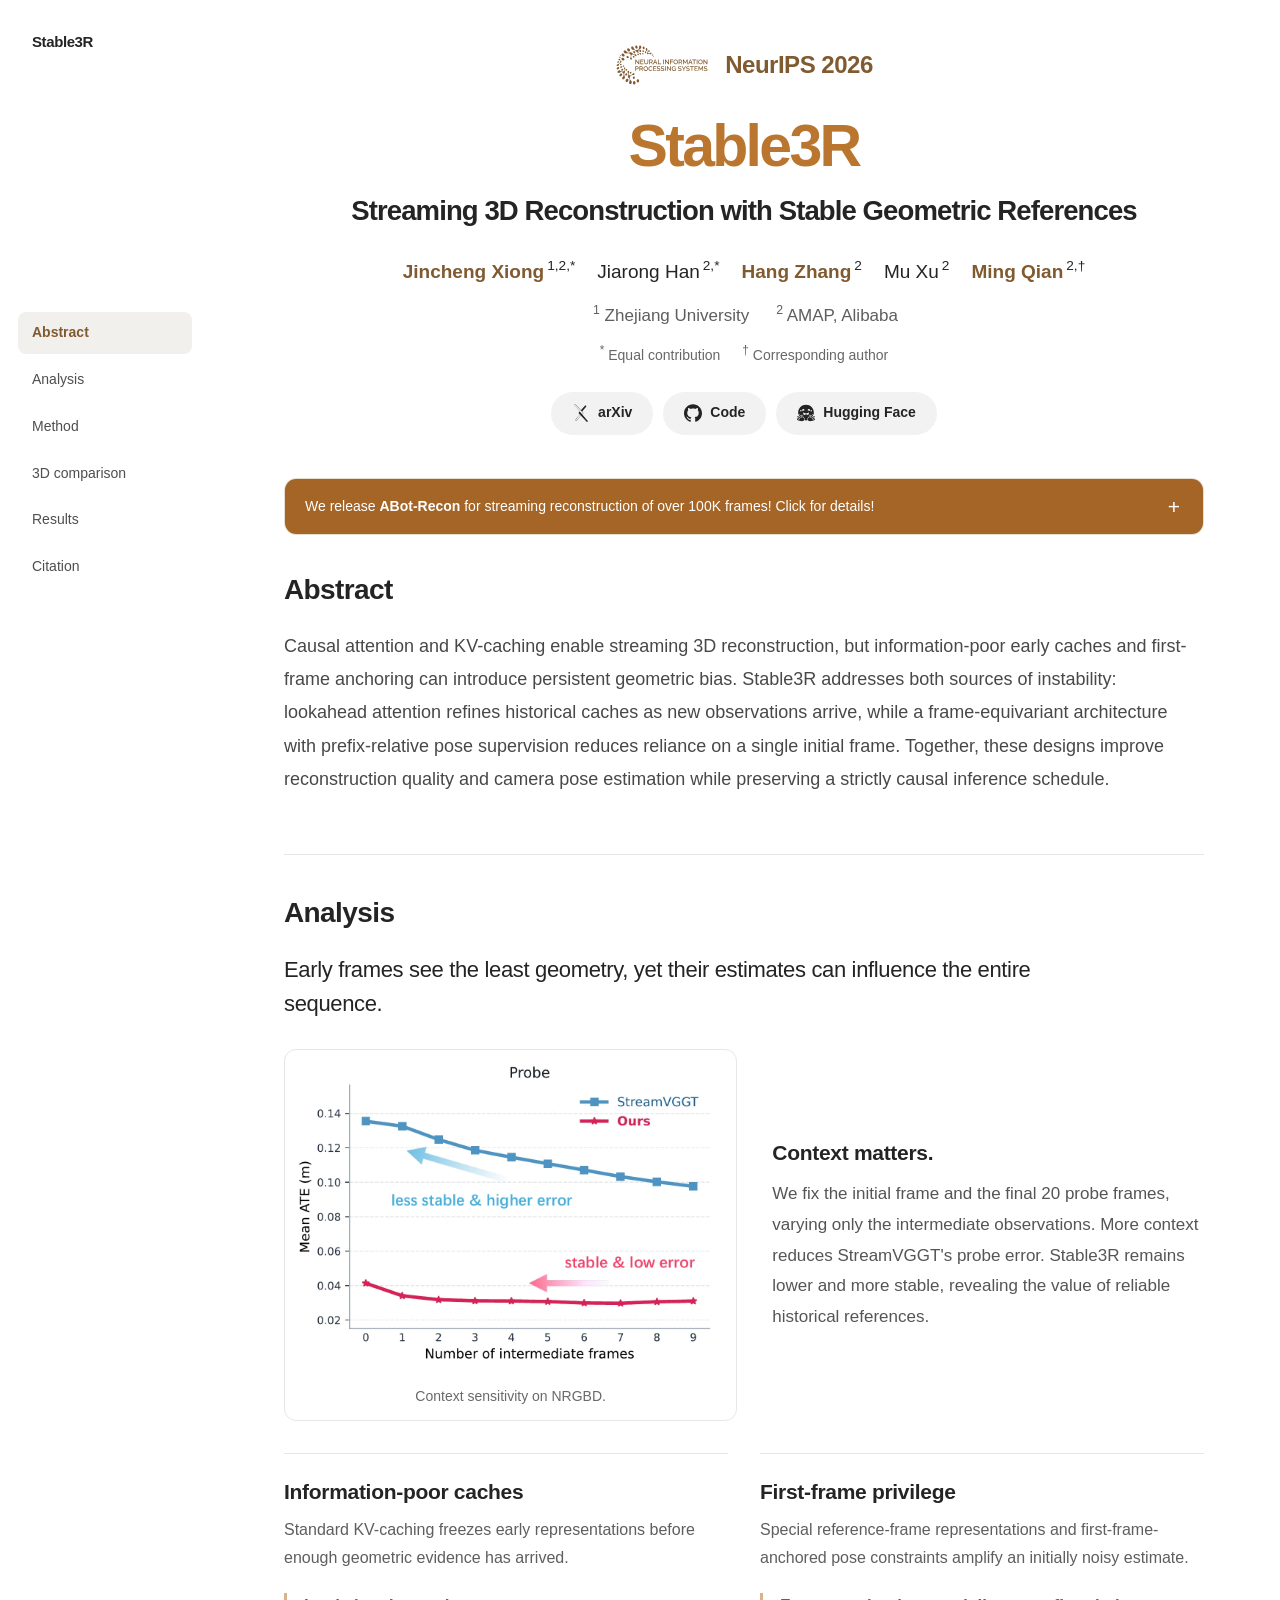
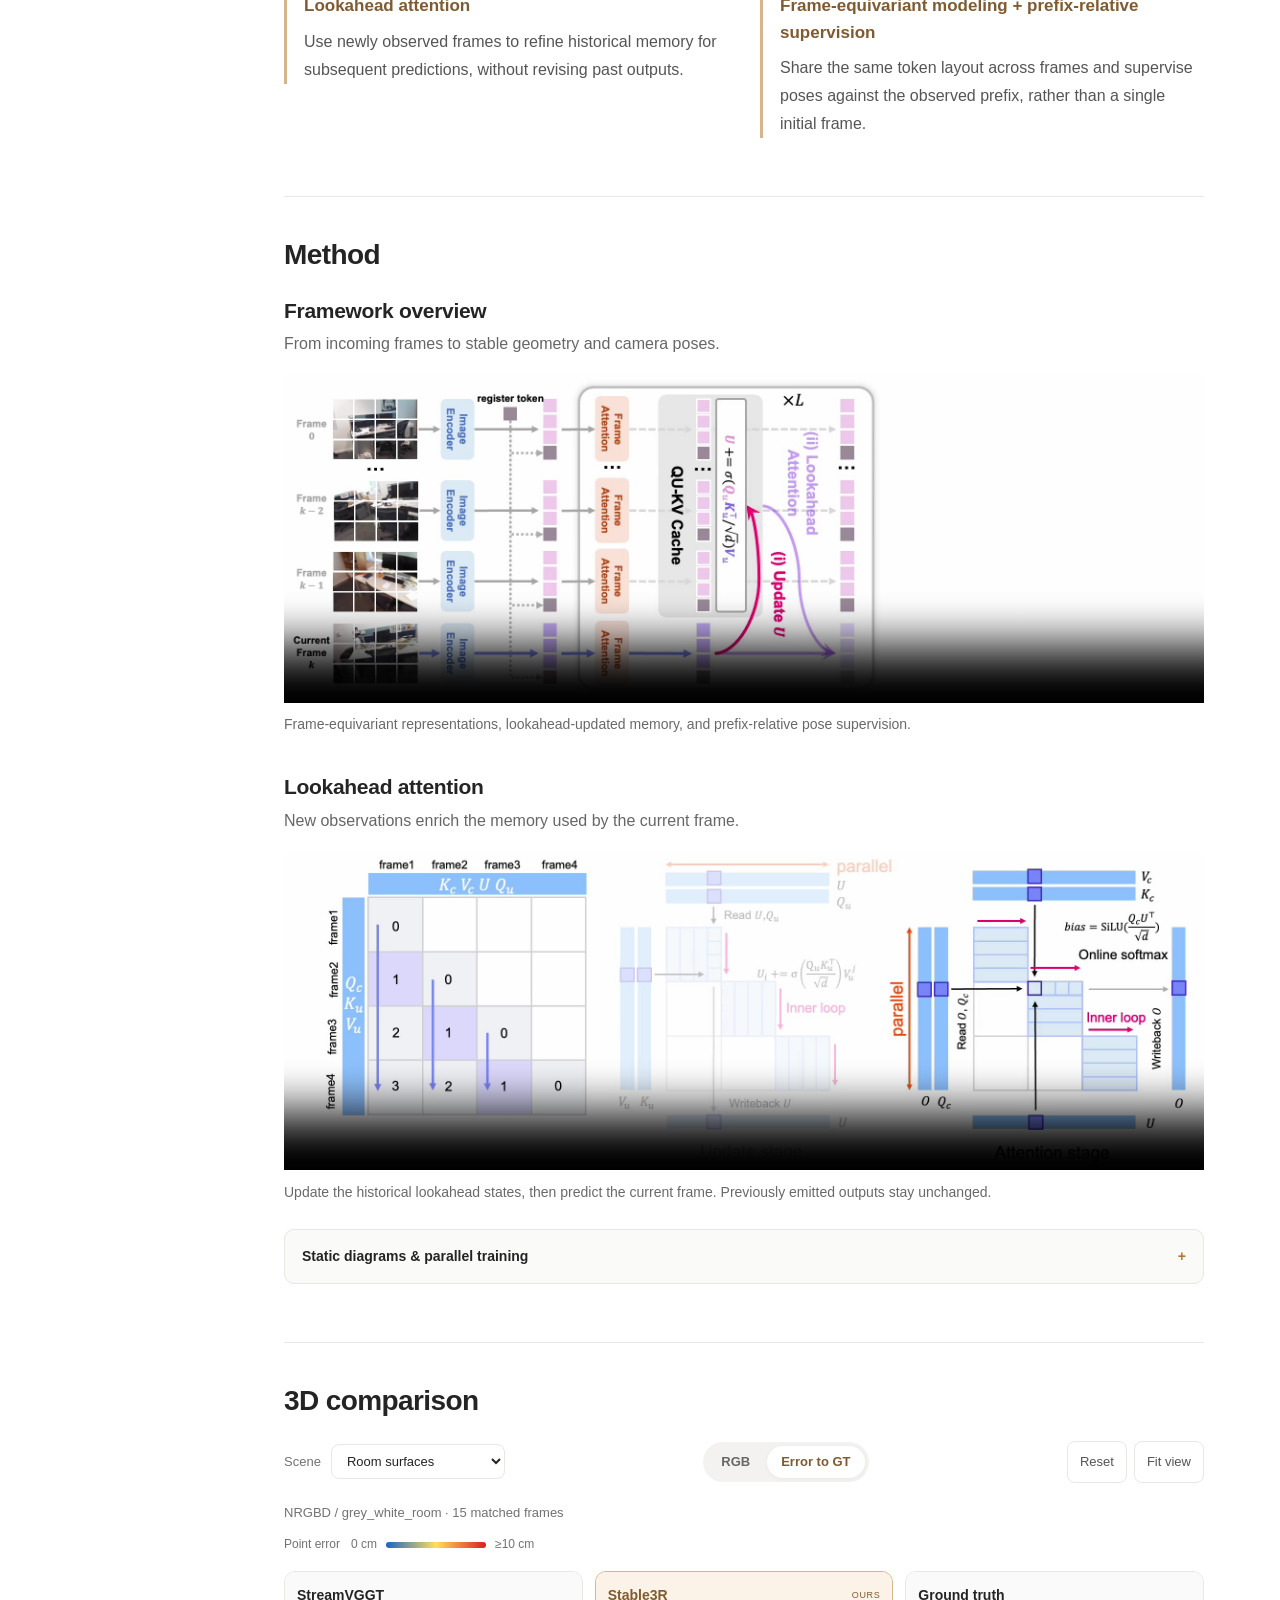
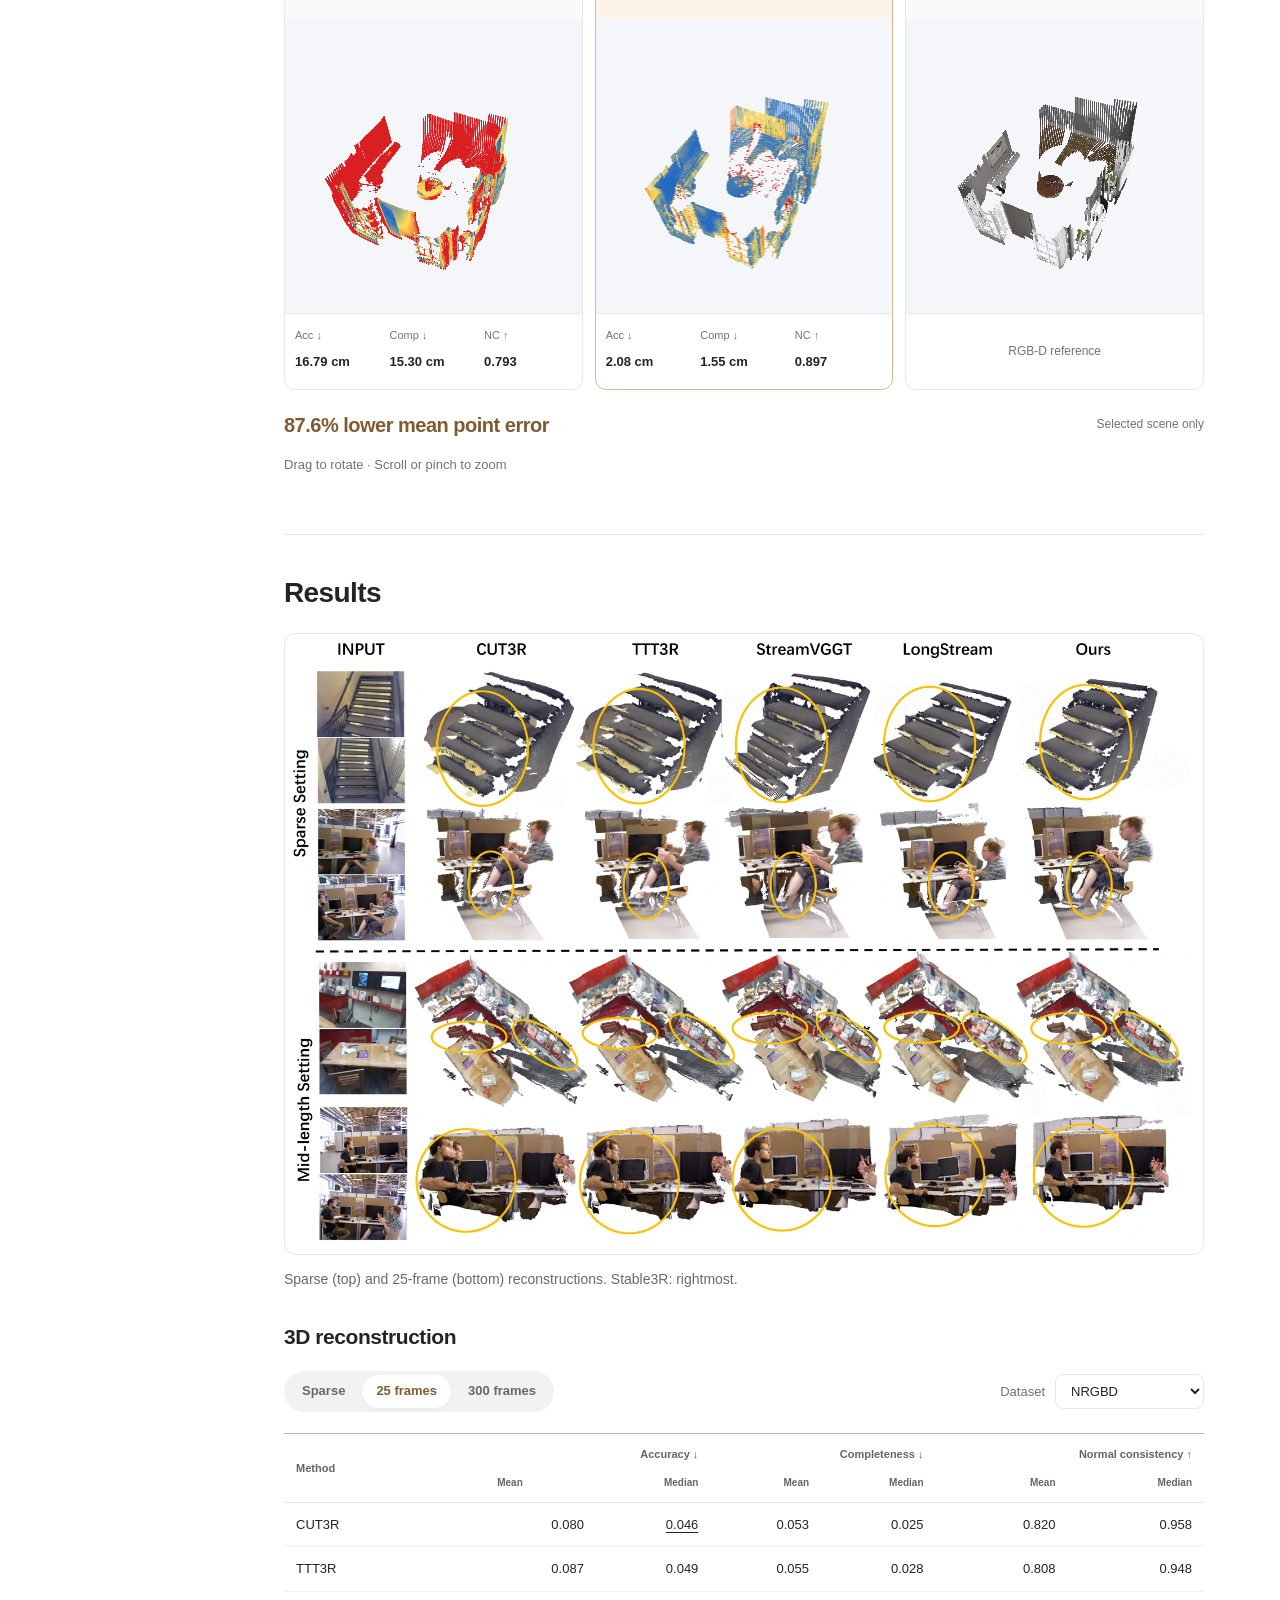
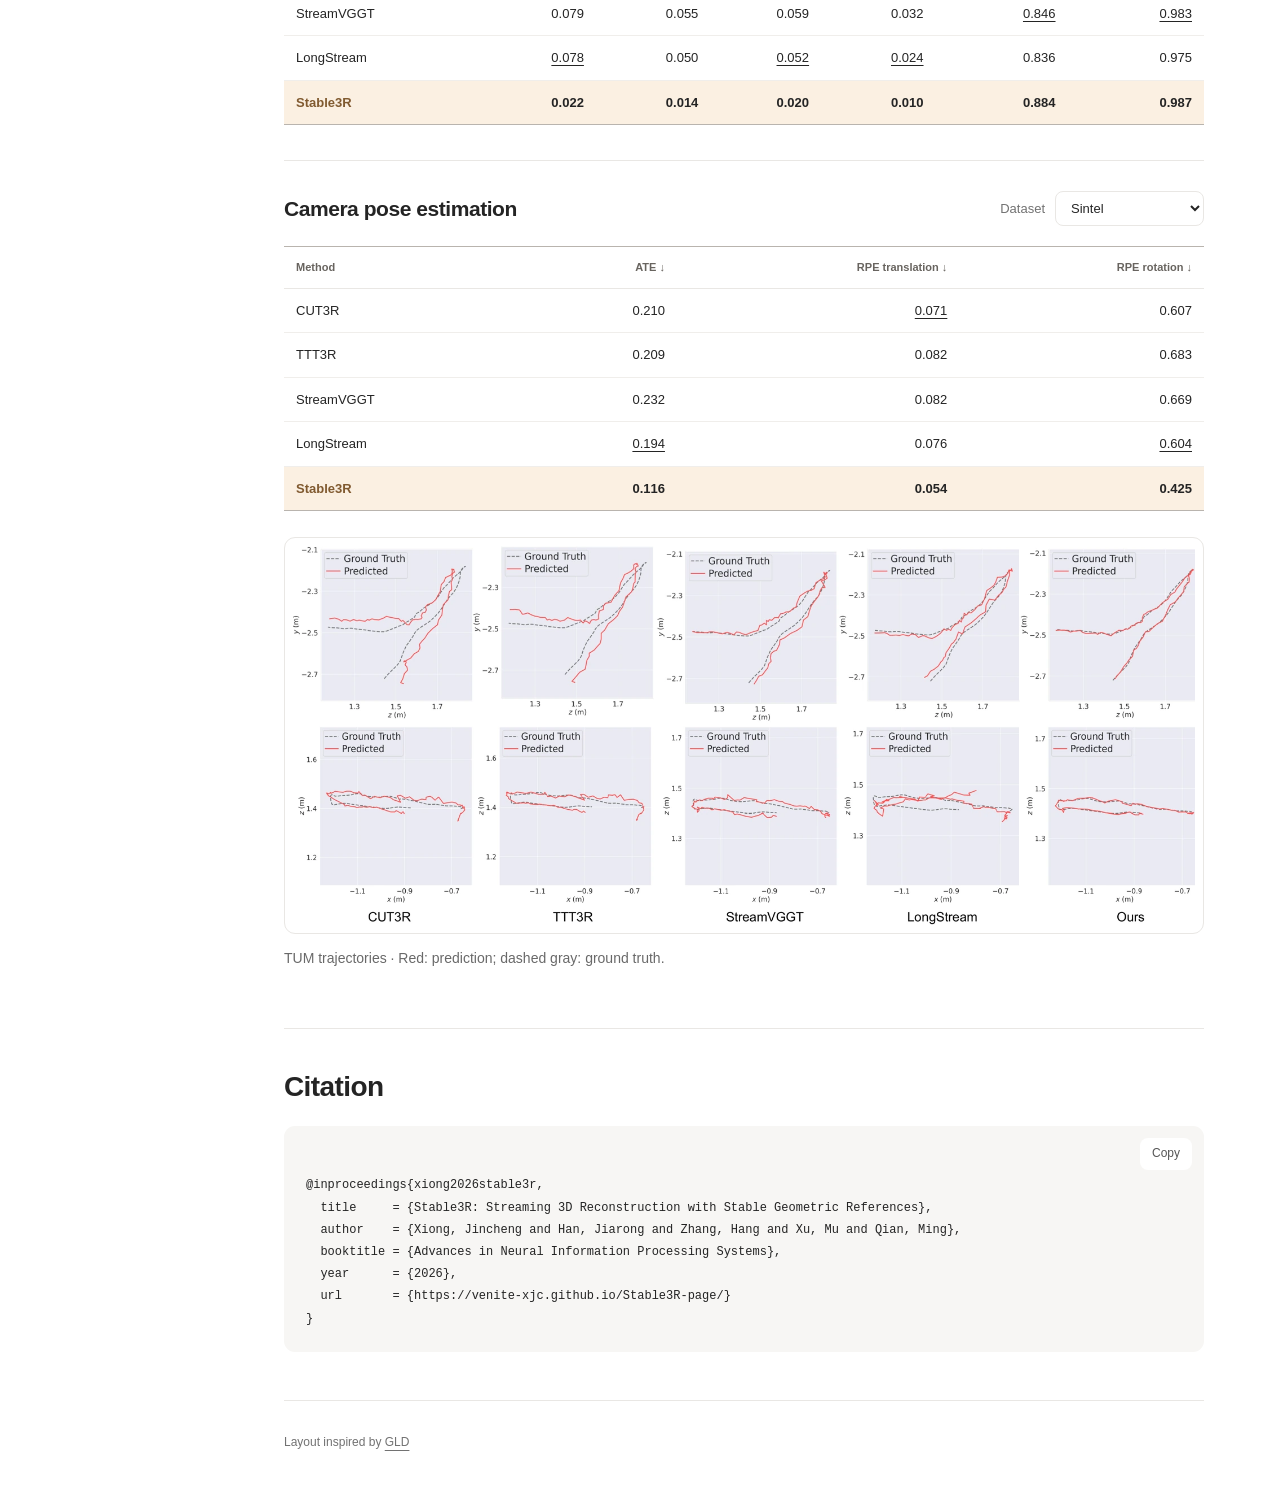
==== commit f6d97c6b: "Make the ABot-Recon announcement compact and label-free" ====
--- a/gld/index.html
+++ b/gld/index.html
@@ -9,7 +9,7 @@
   <link rel="canonical" href="https://venite-xjc.github.io/Stable3R-page/">
   <link rel="icon" href="assets/icons/stable3r-mark-32.png?v=20261123-copper" sizes="32x32" type="image/png">
   <link rel="icon" href="assets/icons/stable3r-mark.svg?v=20261123-copper" sizes="any" type="image/svg+xml">
-  <link rel="stylesheet" href="styles.css?v=20261124-abot-news-copper">
+  <link rel="stylesheet" href="styles.css?v=20261124-abot-news-compact">
   <script src="assets/paper/results-data.js" defer></script>
   <script src="app.js" defer></script>
   <script src="assets/clouds/manifest.js?v=20261123-six-scenes" defer></script>
@@ -60,9 +60,9 @@
     </div>
   </header>
   <main>
-    <aside class="shell news" aria-label="News: our follow-up work">
+    <aside class="shell news" aria-label="ABot-Recon: our follow-up work">
       <details class="news-card" id="abot-news">
-        <summary><span class="news-label">News</span><span class="news-headline">Discover <strong>ABot-Recon</strong>: simple, efficient, high-quality streaming reconstruction at <strong>100K-frame scale</strong>.</span><span class="news-toggle" aria-hidden="true"></span></summary>
+        <summary><span class="news-headline">We release <strong>ABot-Recon</strong> for streaming reconstruction of over 100K frames! Click for details!</span><span class="news-toggle" aria-hidden="true"></span></summary>
         <div class="news-body">
           <p>Built for ultra-long outdoor routes and large spatial extents, ABot-Recon is our follow-up to Stable3R. The two methods are complementary: Stable3R is better suited to reconstruction within a bounded spatial area.</p>
           <p>We have released the <a href="https://arxiv.org/abs/2608.27529" target="_blank" rel="noopener">technical report</a> and open-sourced the <a href="https://github.com/amap-cvlab/ABot-Recon/tree/eval" target="_blank" rel="noopener">evaluation</a>, <a href="https://github.com/amap-cvlab/ABot-Recon" target="_blank" rel="noopener">inference</a>, and <a href="https://github.com/amap-cvlab/ABot-Recon/tree/train" target="_blank" rel="noopener">training</a> frameworks. Dive in and explore!</p>
--- a/gld/styles.css
+++ b/gld/styles.css
@@ -54,14 +54,13 @@
 .resource-button svg { width: 18px; height: 18px; fill: currentColor; flex: none; }
 .news { margin-bottom: 36px; }
 .news-card { background: #fff; color: #242424; border: 1px solid #e6ddd1; border-radius: 12px; overflow: hidden; }
-.news-card summary { display: grid; grid-template-columns: auto minmax(0, 1fr) auto; align-items: start; gap: 16px; padding: 21px 24px; list-style: none; cursor: pointer; background: #a46527; color: #fff; }
+.news-card summary { display: grid; grid-template-columns: minmax(0, 1fr) auto; align-items: center; gap: 12px; padding: 16px 20px; list-style: none; cursor: pointer; background: #a46527; color: #fff; }
 .news-card summary::-webkit-details-marker { display: none; }
 .news-card summary:hover { background: #92591f; }
 .news-card summary:focus-visible { outline: 3px solid #f0cf9b; outline-offset: -4px; }
-.news-label { color: #fff; font-size: 14px; line-height: 1.8; font-weight: 700; letter-spacing: .04em; padding-top: 2px; }
-.news-headline { font-size: 17px; line-height: 1.65; }
+.news-headline { font-size: 14px; line-height: 1.65; }
 .news-headline strong { color: #fff; font-weight: 650; }
-.news-toggle { width: 20px; color: #fff; font-size: 25px; line-height: 1.12; text-align: center; }
+.news-toggle { width: 18px; color: #fff; font-size: 21px; line-height: 1.12; text-align: center; }
 .news-toggle::before { content: "+"; }
 .news-card[open] .news-toggle::before { content: "−"; }
 .news-body { padding: 2px 24px 25px; font-size: 16px; line-height: 1.8; background: #fff; color: #242424; }
@@ -217,10 +216,7 @@
   .resource-button svg { width: 16px; height: 16px; }
   .abstract p { font-size: 17px; line-height: 1.85; }
   .news { margin-bottom: 30px; }
-  .news-card summary { grid-template-columns: minmax(0, 1fr) auto; gap: 8px 13px; padding: 18px; }
-  .news-label { grid-column: 1; grid-row: 1; padding-top: 0; }
-  .news-headline { grid-column: 1; grid-row: 2; font-size: 16px; }
-  .news-toggle { grid-column: 2; grid-row: 1 / 3; align-self: center; }
+  .news-card summary { gap: 12px; padding: 15px 18px; }
   .news-body { padding: 0 18px 20px; }
   .section { margin-top: 37px; padding-top: 29px; }
   .section-heading { margin-bottom: 19px; }
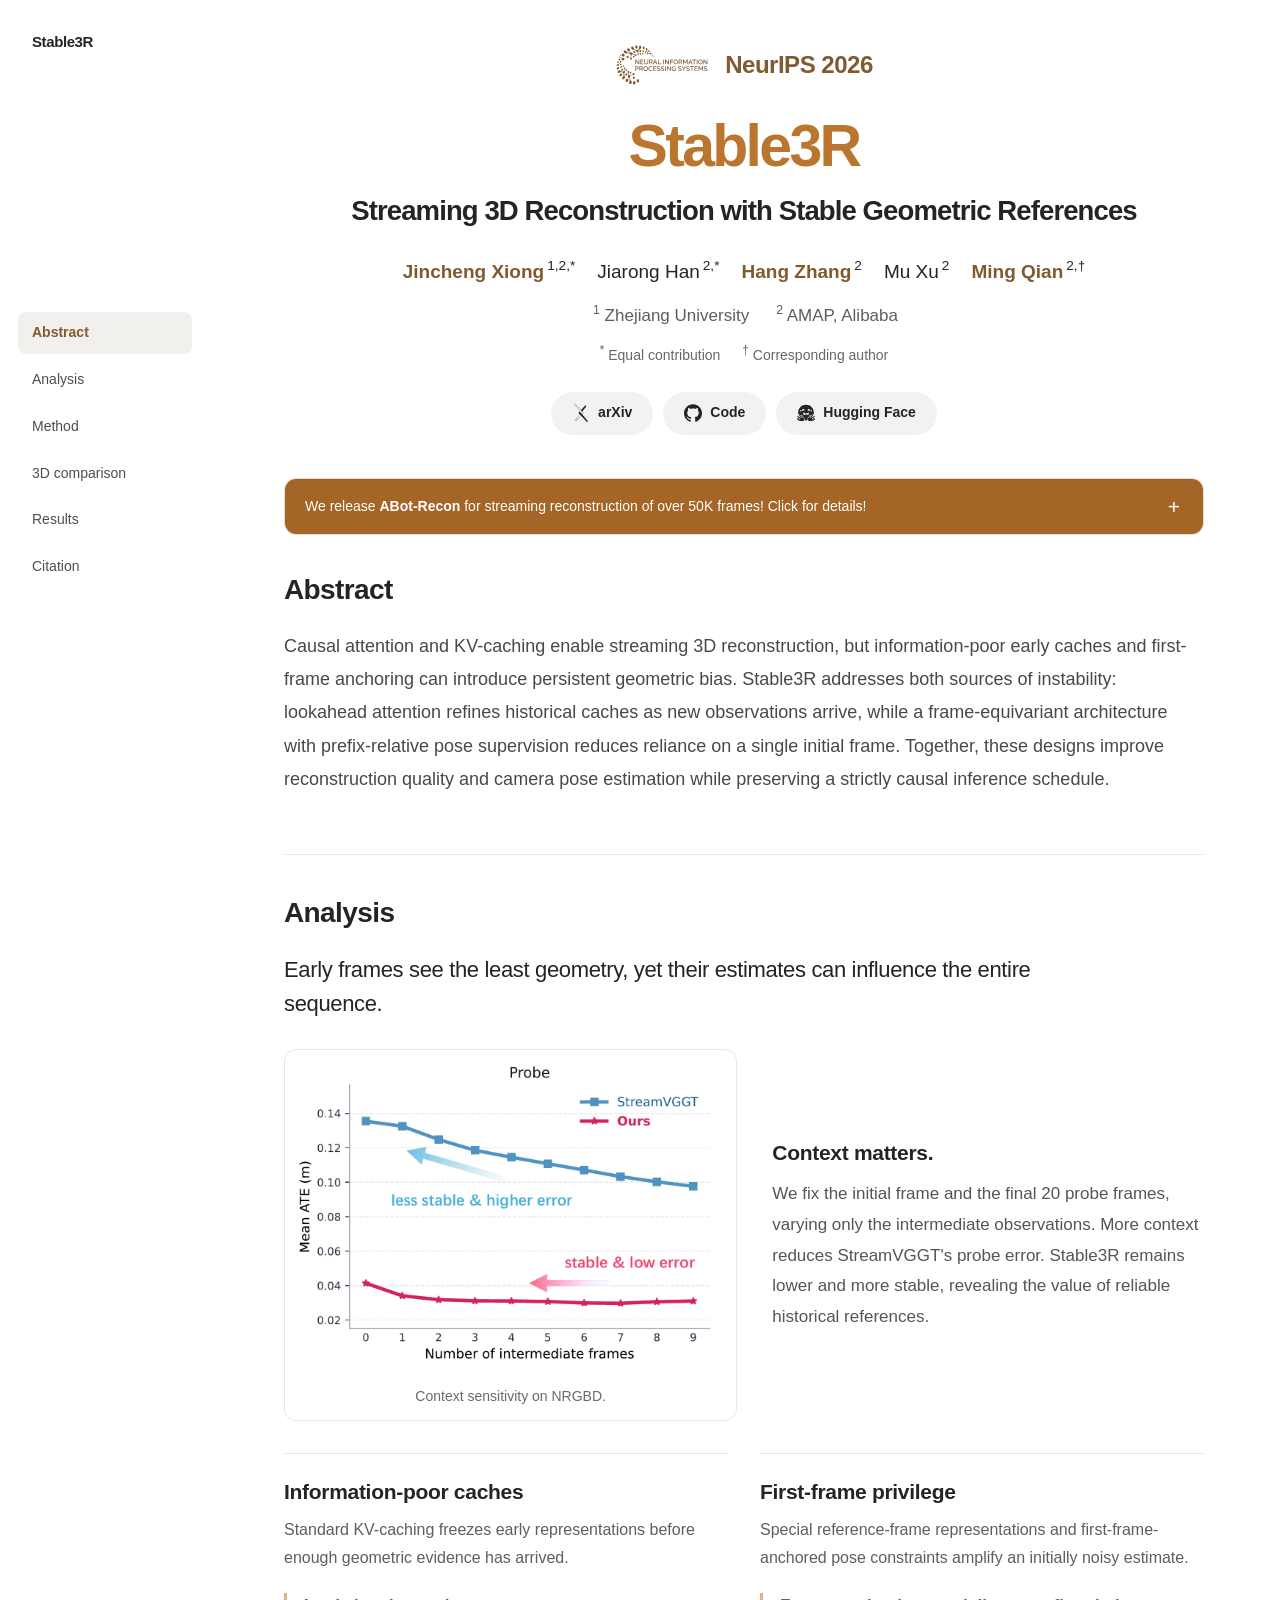
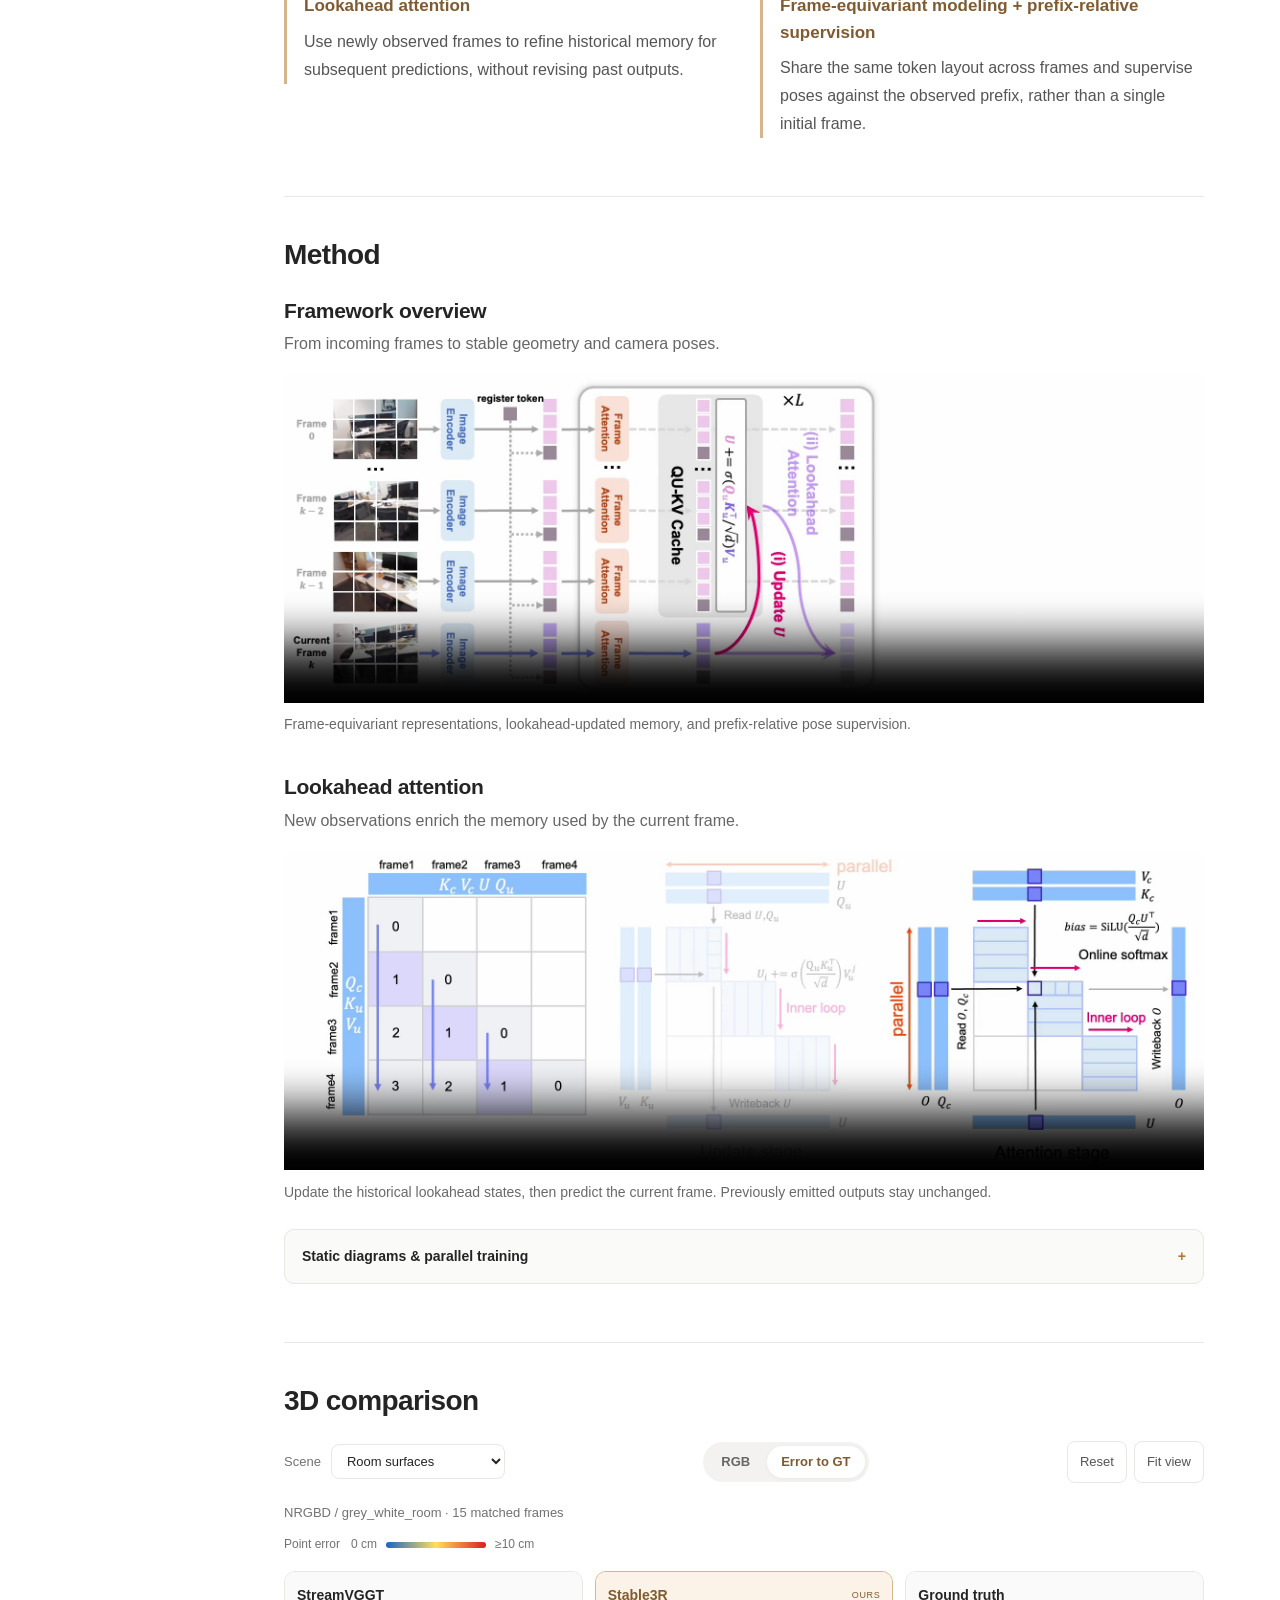
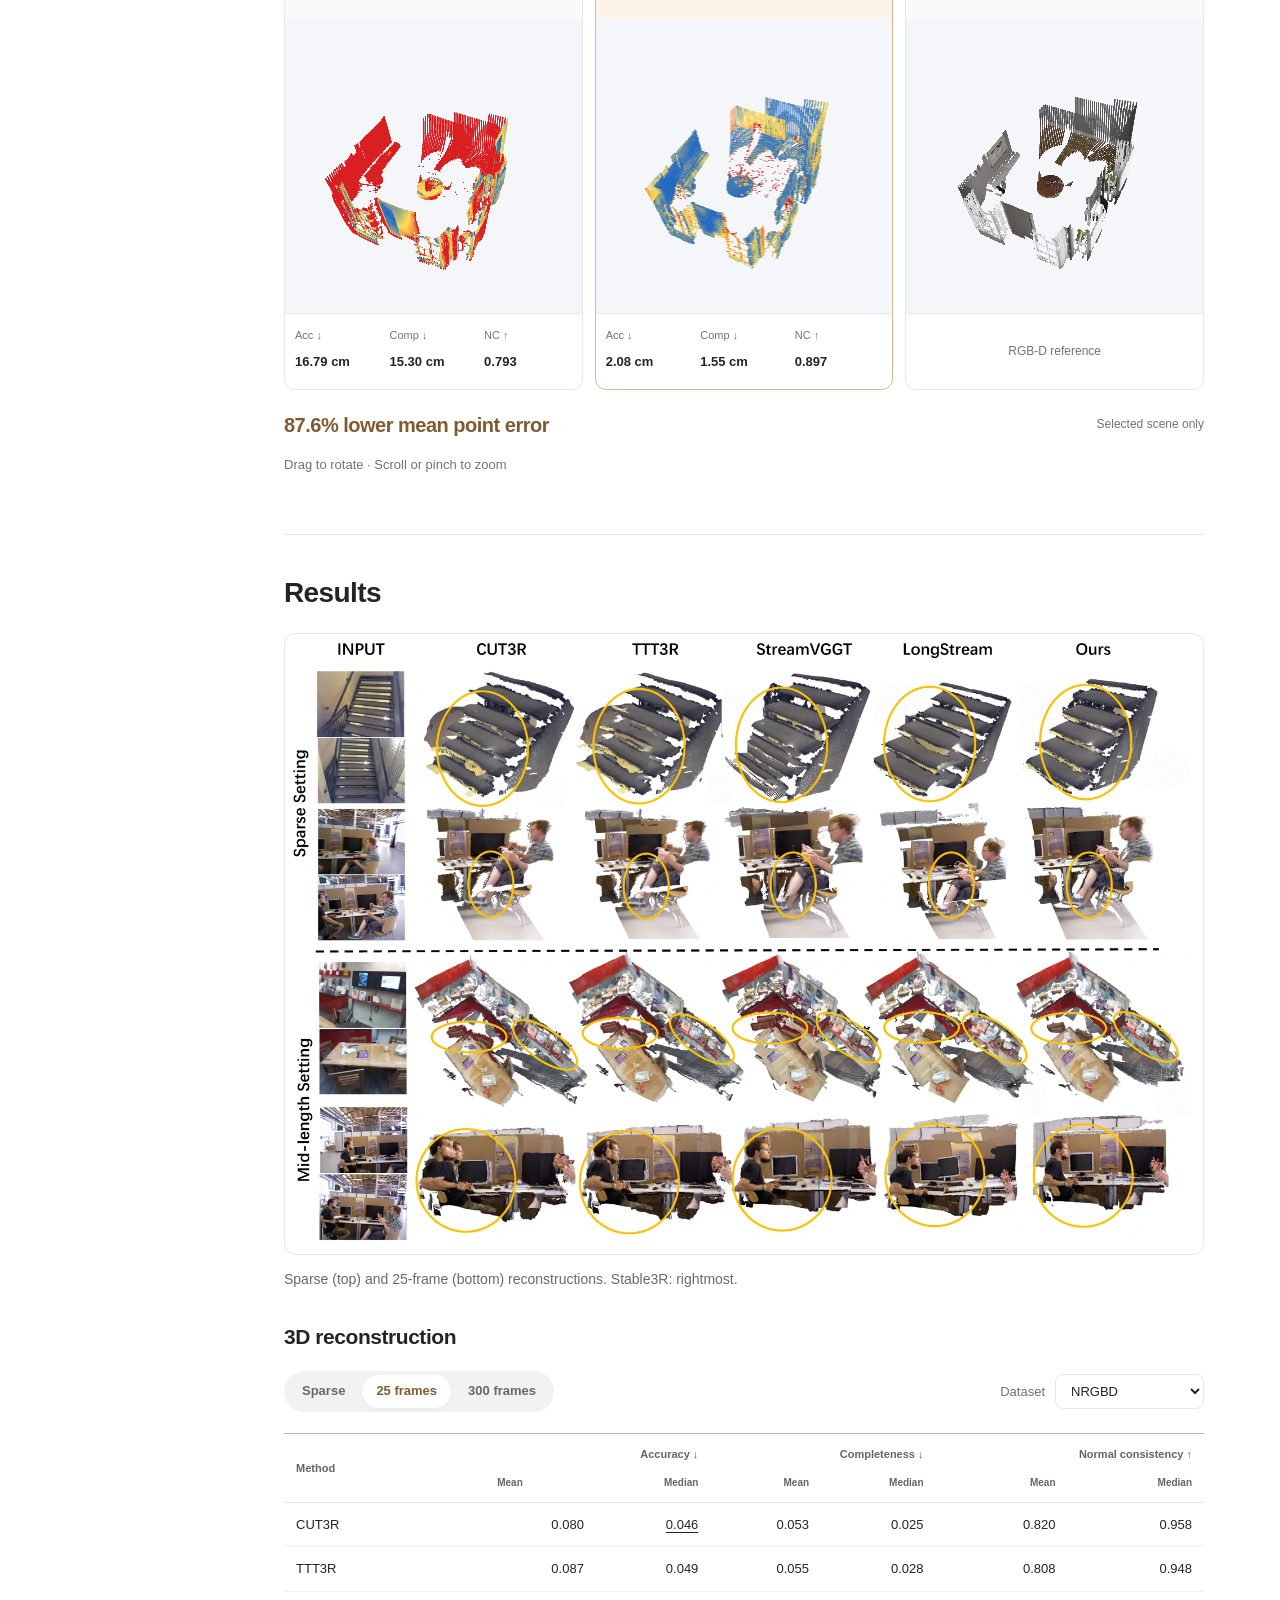
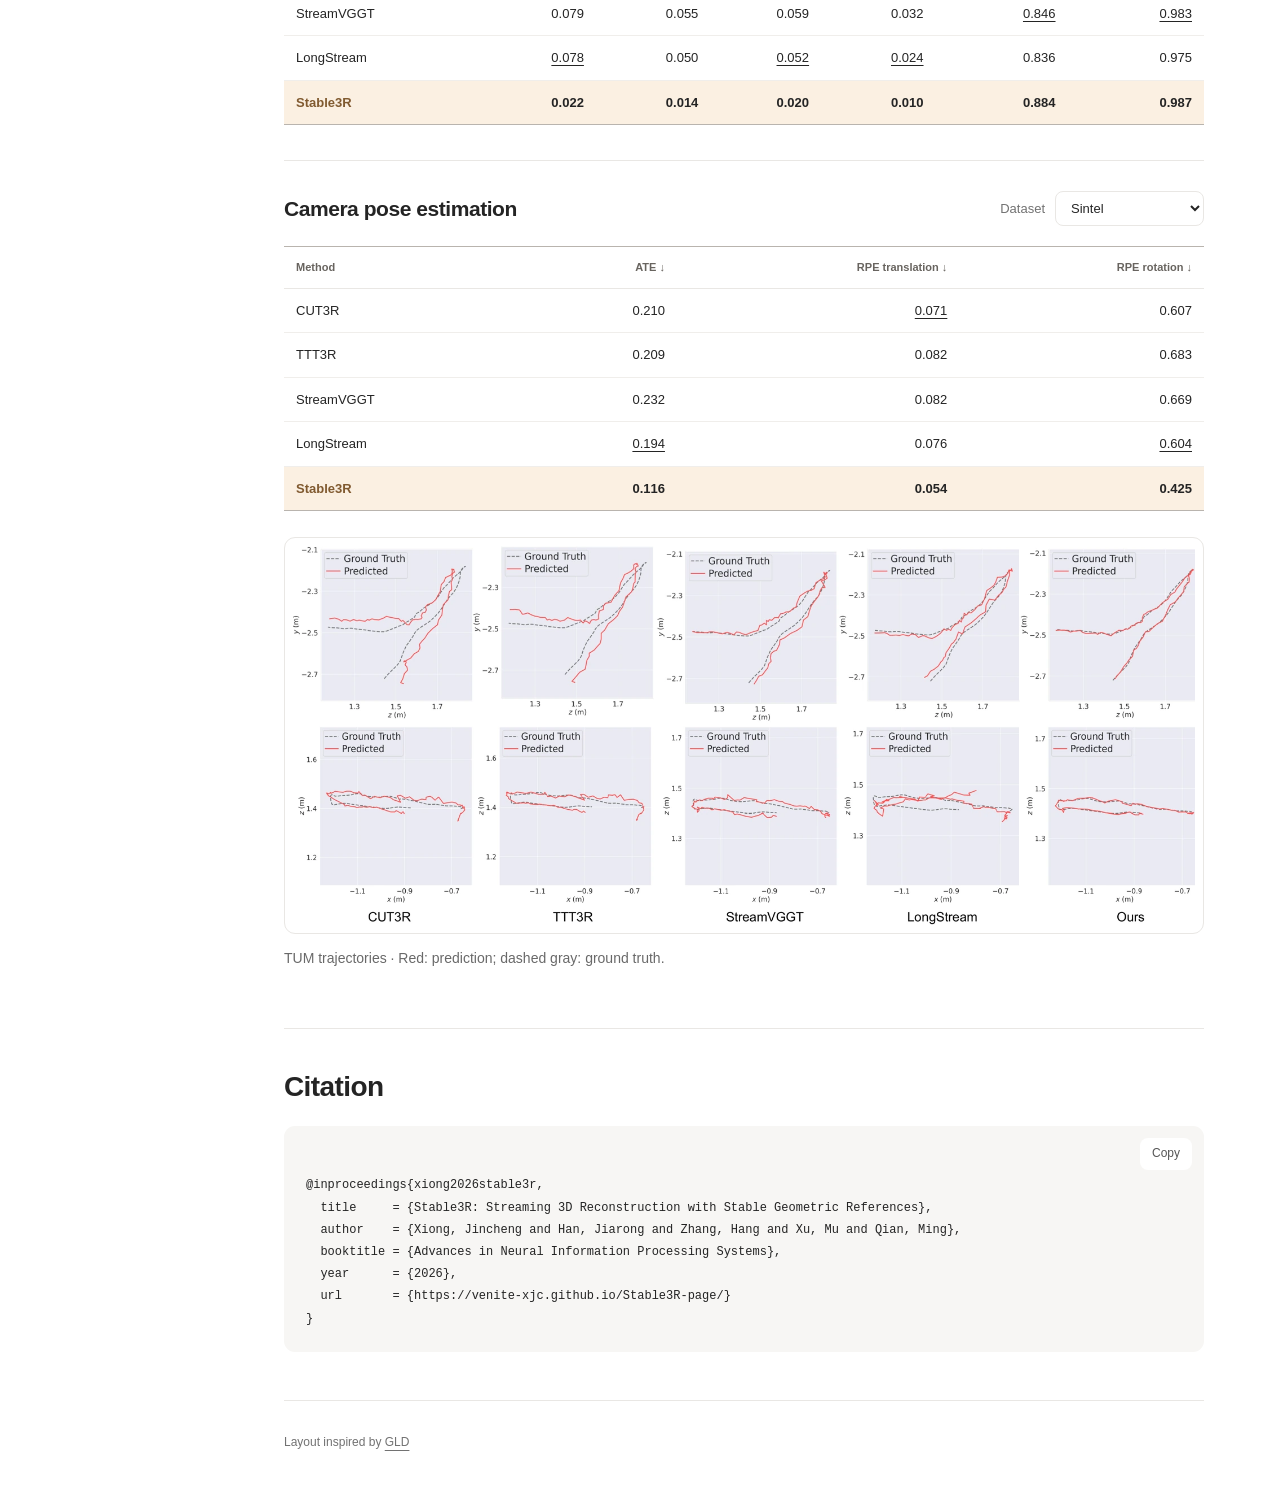
==== commit 196c2669: "Align the announcement headline with 50K-frame streaming" ====
--- a/gld/index.html
+++ b/gld/index.html
@@ -9,7 +9,7 @@
   <link rel="canonical" href="https://venite-xjc.github.io/Stable3R-page/">
   <link rel="icon" href="assets/icons/stable3r-mark-32.png?v=20261123-copper" sizes="32x32" type="image/png">
   <link rel="icon" href="assets/icons/stable3r-mark.svg?v=20261123-copper" sizes="any" type="image/svg+xml">
-  <link rel="stylesheet" href="styles.css?v=20261124-abot-news-compact">
+  <link rel="stylesheet" href="styles.css?v=20261124-abot-news-metrics">
   <script src="assets/paper/results-data.js" defer></script>
   <script src="app.js" defer></script>
   <script src="assets/clouds/manifest.js?v=20261123-six-scenes" defer></script>
@@ -62,11 +62,10 @@
   <main>
     <aside class="shell news" aria-label="ABot-Recon: our follow-up work">
       <details class="news-card" id="abot-news">
-        <summary><span class="news-headline">We release <strong>ABot-Recon</strong> for streaming reconstruction of over 100K frames! Click for details!</span><span class="news-toggle" aria-hidden="true"></span></summary>
+        <summary><span class="news-headline">We release <strong>ABot-Recon</strong> for streaming reconstruction of over 50K frames! Click for details!</span><span class="news-toggle" aria-hidden="true"></span></summary>
         <div class="news-body">
-          <p>Built for ultra-long outdoor routes and large spatial extents, ABot-Recon is our follow-up to Stable3R. The two methods are complementary: Stable3R is better suited to reconstruction within a bounded spatial area.</p>
-          <p>We have released the <a href="https://arxiv.org/abs/2608.27529" target="_blank" rel="noopener">technical report</a> and open-sourced the <a href="https://github.com/amap-cvlab/ABot-Recon/tree/eval" target="_blank" rel="noopener">evaluation</a>, <a href="https://github.com/amap-cvlab/ABot-Recon" target="_blank" rel="noopener">inference</a>, and <a href="https://github.com/amap-cvlab/ABot-Recon/tree/train" target="_blank" rel="noopener">training</a> frameworks. Dive in and explore!</p>
-          <a class="news-project-link" href="https://amap-cvlab.github.io/ABot-Recon-html/" target="_blank" rel="noopener">Visit the ABot-Recon homepage</a>
+          <p>ABot-Recon outperforms LingBot-Map overall, delivering <strong>&gt;24 FPS</strong> with <strong>&lt;7 GB</strong> of GPU memory and supporting streams of <strong>50K+ frames</strong>.</p>
+          <p>Its simple architecture and large-scale training on <strong>over 1 million sequences</strong> make ABot-Recon a strong next-generation streaming backbone for ultra-long outdoor routes, complementing Stable3R's focus on bounded spatial areas. Our technical report and evaluation, inference, and training frameworks are open—explore the <a class="news-project-link" href="https://amap-cvlab.github.io/ABot-Recon-html/" target="_blank" rel="noopener">ABot-Recon homepage</a>.</p>
         </div>
       </details>
     </aside>
--- a/gld/styles.css
+++ b/gld/styles.css
@@ -67,7 +67,7 @@
 .news-body p { margin-top: 17px; }
 .news-body a { color: var(--accent-dark); text-underline-offset: 4px; }
 .news-body a:hover { color: #6d471f; }
-.news-project-link { display: inline-block; margin-top: 17px; font-weight: 650; }
+.news-project-link { font-weight: 650; }
 .figure-link { display: block; border-radius: 6px; }
 .figure-link:hover { outline: 2px solid #e7d6c1; outline-offset: 6px; }
 figcaption { color: #696969; font-size: 14px; line-height: 1.65; margin-top: 13px; }
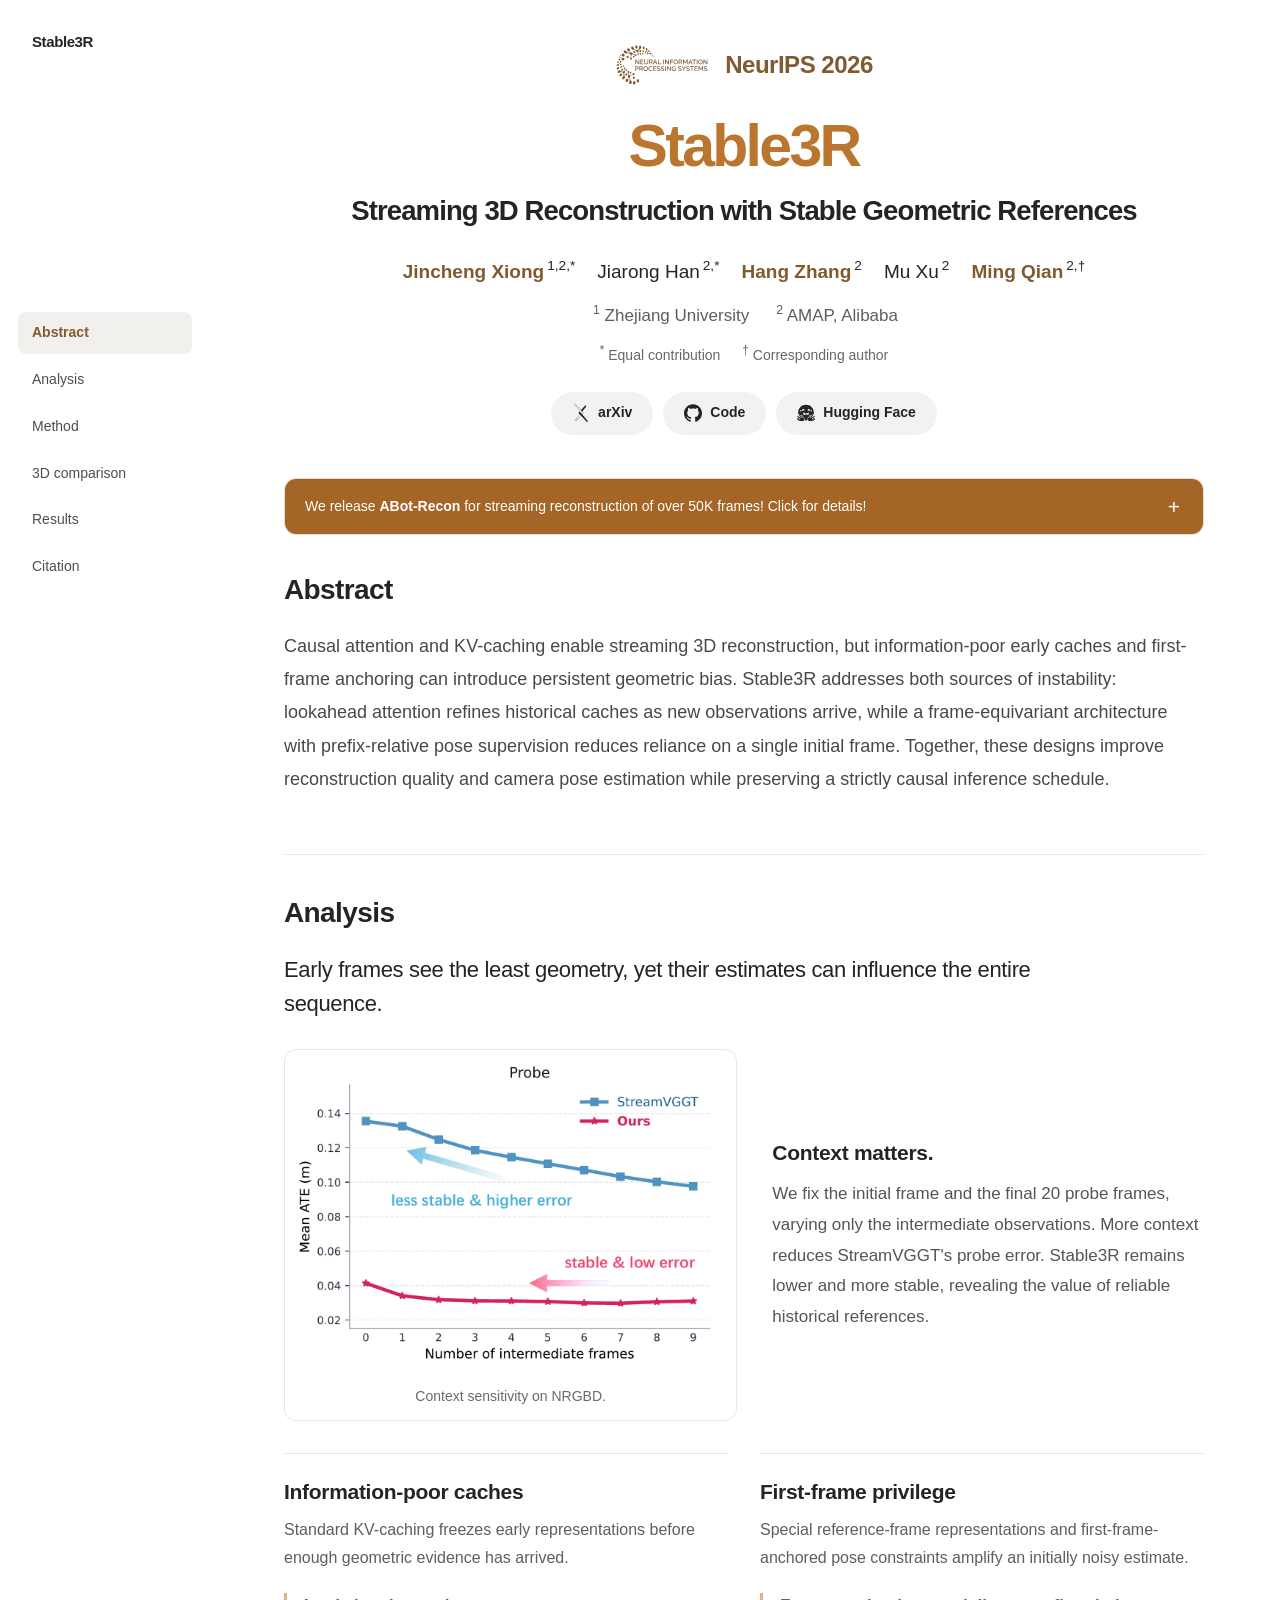
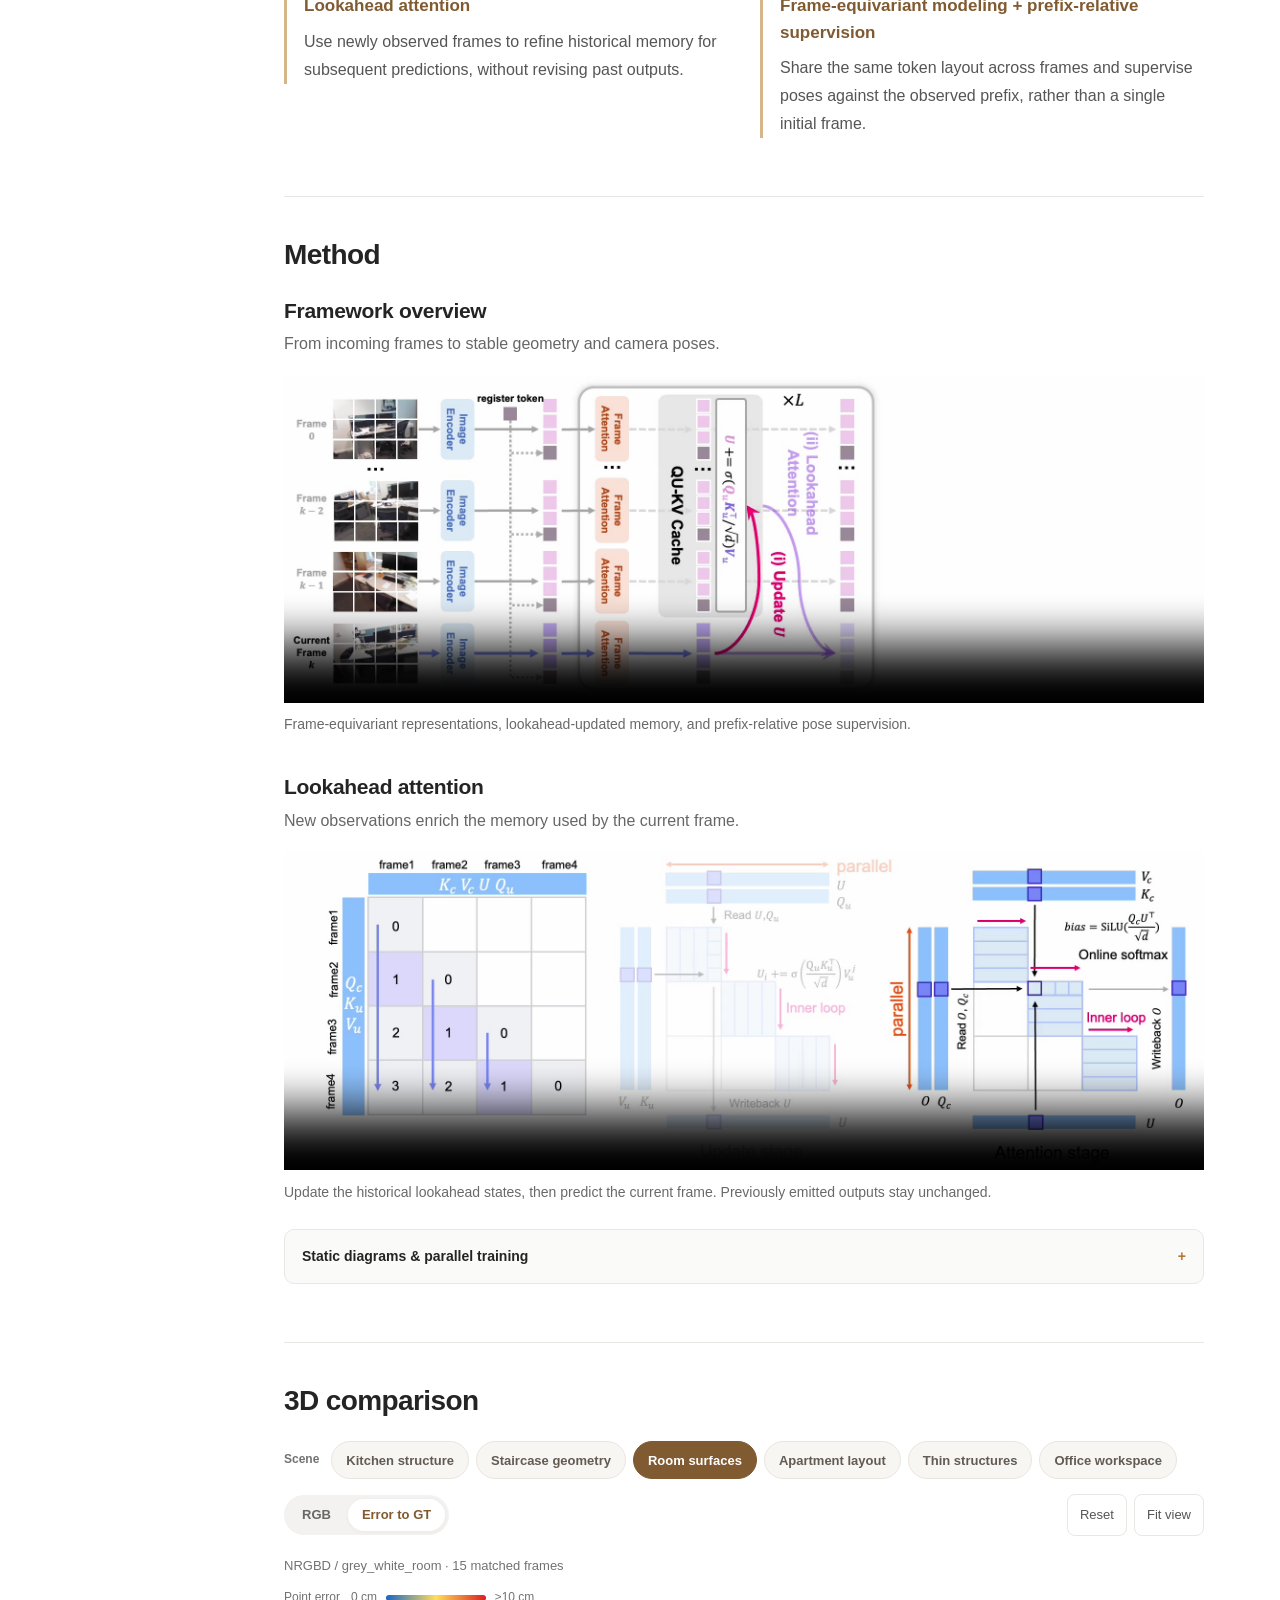
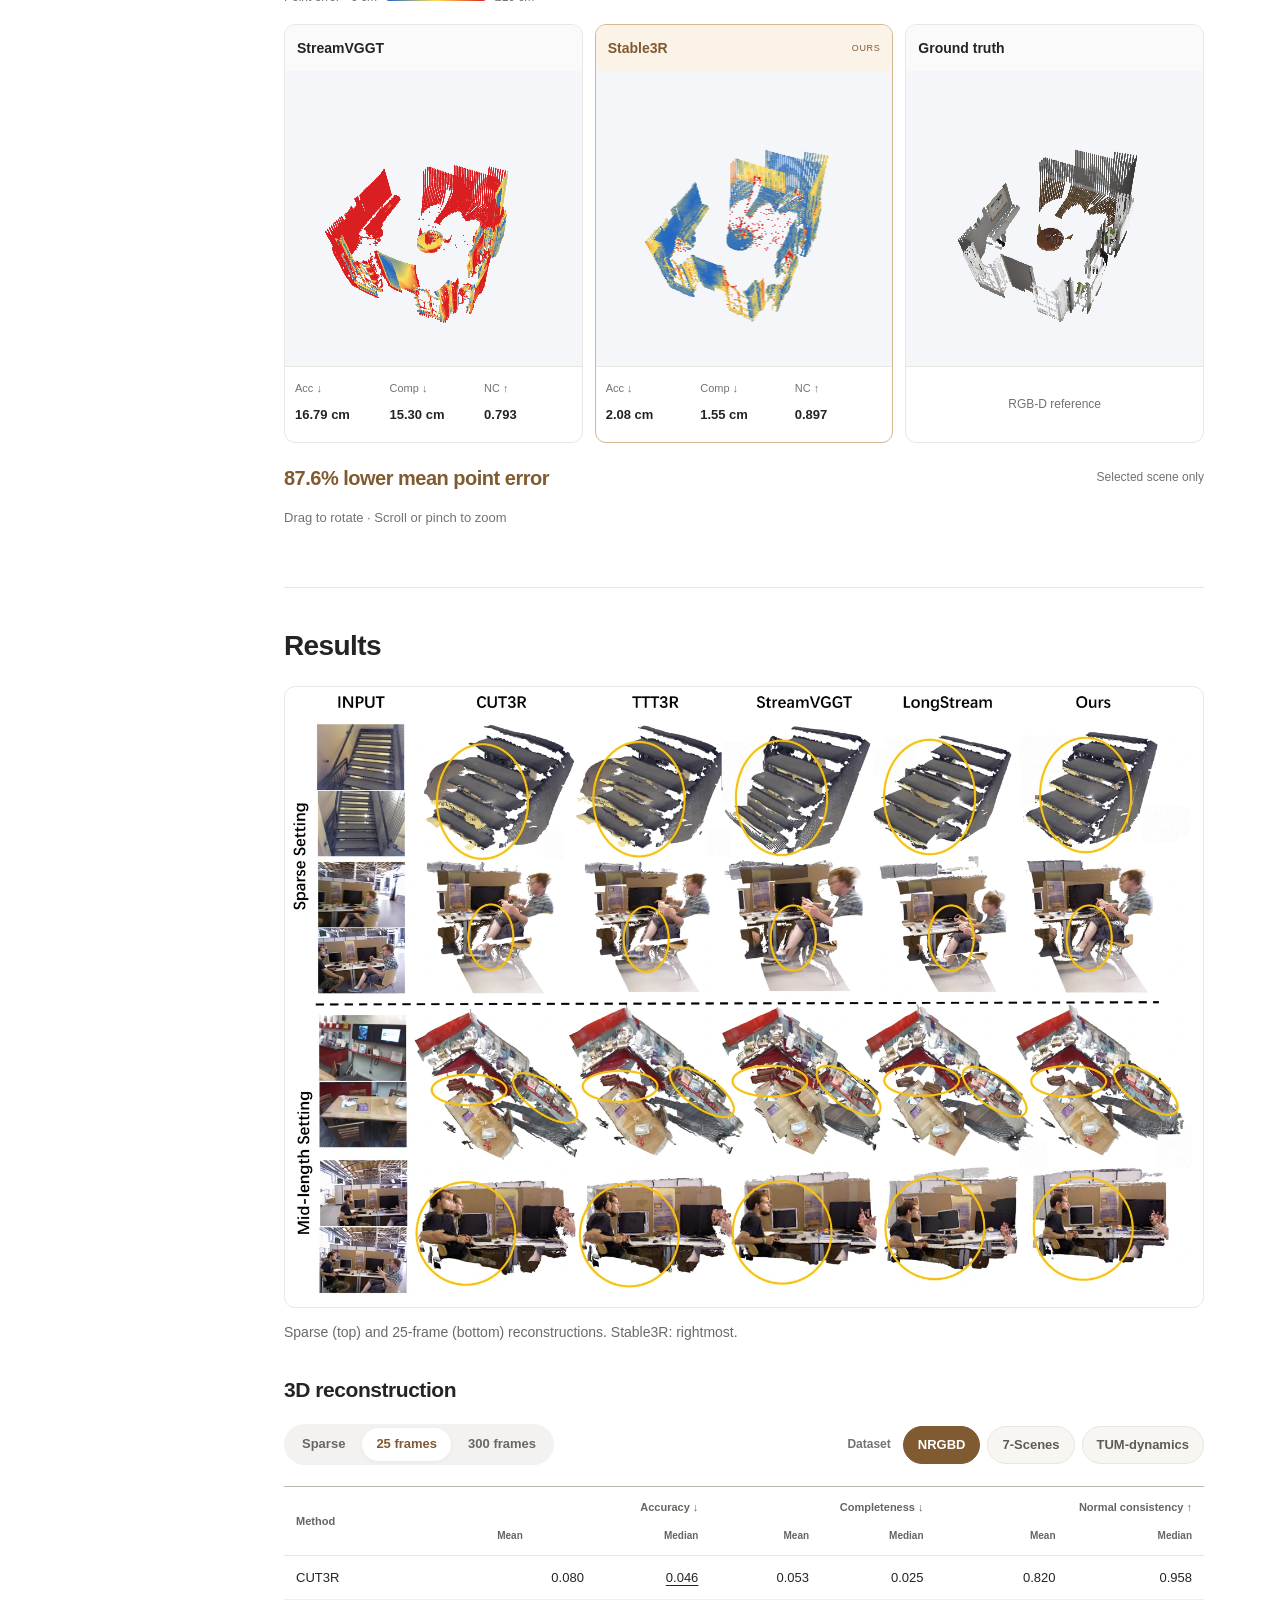
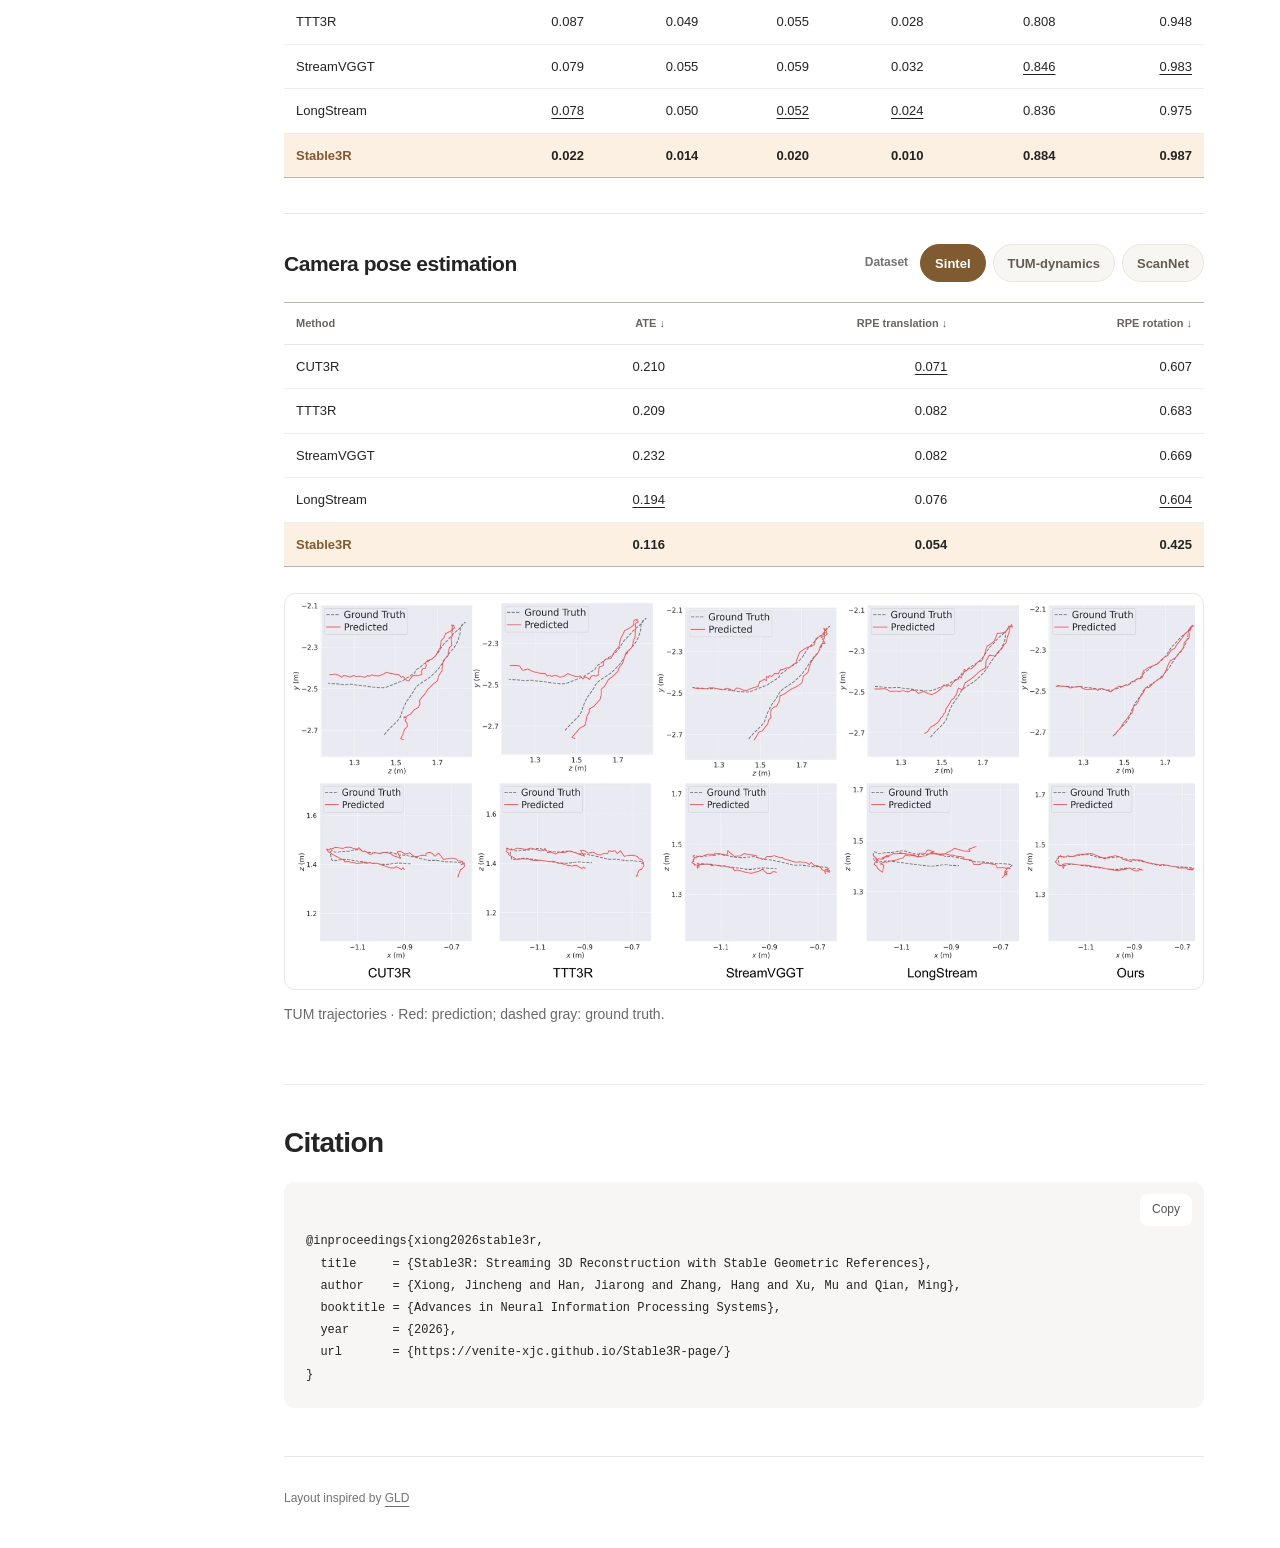
==== commit 78041810: "Replace scene and dataset dropdowns with expanded pill selectors" ====
--- a/gld/index.html
+++ b/gld/index.html
@@ -9,12 +9,12 @@
   <link rel="canonical" href="https://venite-xjc.github.io/Stable3R-page/">
   <link rel="icon" href="assets/icons/stable3r-mark-32.png?v=20261123-copper" sizes="32x32" type="image/png">
   <link rel="icon" href="assets/icons/stable3r-mark.svg?v=20261123-copper" sizes="any" type="image/svg+xml">
-  <link rel="stylesheet" href="styles.css?v=20261124-abot-news-metrics">
+  <link rel="stylesheet" href="styles.css?v=20261124-expanded-choices">
   <script src="assets/paper/results-data.js" defer></script>
   <script src="app.js" defer></script>
   <script src="assets/clouds/manifest.js?v=20261123-six-scenes" defer></script>
   <script src="clouds.js" defer></script>
-  <script src="presentation.js?v=20261123" defer></script>
+  <script src="presentation.js?v=20261124-expanded-choices" defer></script>
 </head>
 <body>
   <a class="skip-link" href="#abstract">Skip to content</a>
--- a/gld/styles.css
+++ b/gld/styles.css
@@ -107,6 +107,15 @@
 .dataset-label { display: flex; align-items: center; gap: 10px; font-size: 13px; color: var(--muted); white-space: nowrap; }
 .dataset-label select { padding: 8px 28px 8px 11px; border: 1px solid var(--line); border-radius: 8px; background: #fff; color: var(--ink); font-size: 13px; min-width: 136px; }
 .cloud-controls .dataset-label select { min-width: 174px; }
+.choice-picker { display: flex; align-items: center; gap: 12px; min-width: 0; }
+.choice-label { flex: none; font-size: 12px; font-weight: 600; color: var(--muted); }
+.choice-options { display: flex; flex-wrap: wrap; gap: 7px; min-width: 0; }
+.choice-button { border: 1px solid #eae5df; border-radius: 999px; padding: 8px 14px; min-height: 38px; background: #f8f6f3; color: #625b53; font-size: 13px; font-weight: 550; line-height: 1.5; white-space: nowrap; }
+.choice-button:hover { background: #f1e8dc; border-color: #d9c3a6; color: var(--accent-dark); }
+.choice-button[aria-pressed="true"] { background: var(--accent-dark); border-color: var(--accent-dark); color: #fff; font-weight: 650; }
+.choice-button:disabled { opacity: .45; cursor: not-allowed; }
+.cloud-controls .choice-picker { flex-basis: 100%; align-items: flex-start; }
+.cloud-controls .choice-label { padding-top: 8px; }
 .cloud-mode, .protocol-switch { display: inline-flex; padding: 4px; gap: 3px; border-radius: 999px; background: #f3f2f0; }
 .cloud-mode button, .protocol-switch button { border: 0; border-radius: 999px; padding: 6px 14px; font-size: 13px; font-weight: 600; line-height: 1.6; color: #676767; background: transparent; }
 .cloud-mode button[aria-pressed="true"], .protocol-switch button[aria-pressed="true"] { background: #fff; color: var(--accent-dark); box-shadow: 0 1px 5px #0000000b; }
@@ -229,6 +238,9 @@
   .technical-detail { padding: 13px 15px; }
   .cloud-controls { gap: 13px; }
   .cloud-controls .dataset-label { width: 100%; }
+  .choice-picker { width: 100%; align-items: flex-start; flex-direction: column; gap: 8px; }
+  .cloud-controls .choice-label { padding-top: 0; }
+  .choice-button { min-height: 40px; padding: 8px 13px; }
   .cloud-context { font-size: 12px; }
   .cloud-mode button { padding: 6px 12px; font-size: 12px; }
   .cloud-panels { grid-template-columns: 1fr; gap: 17px; }
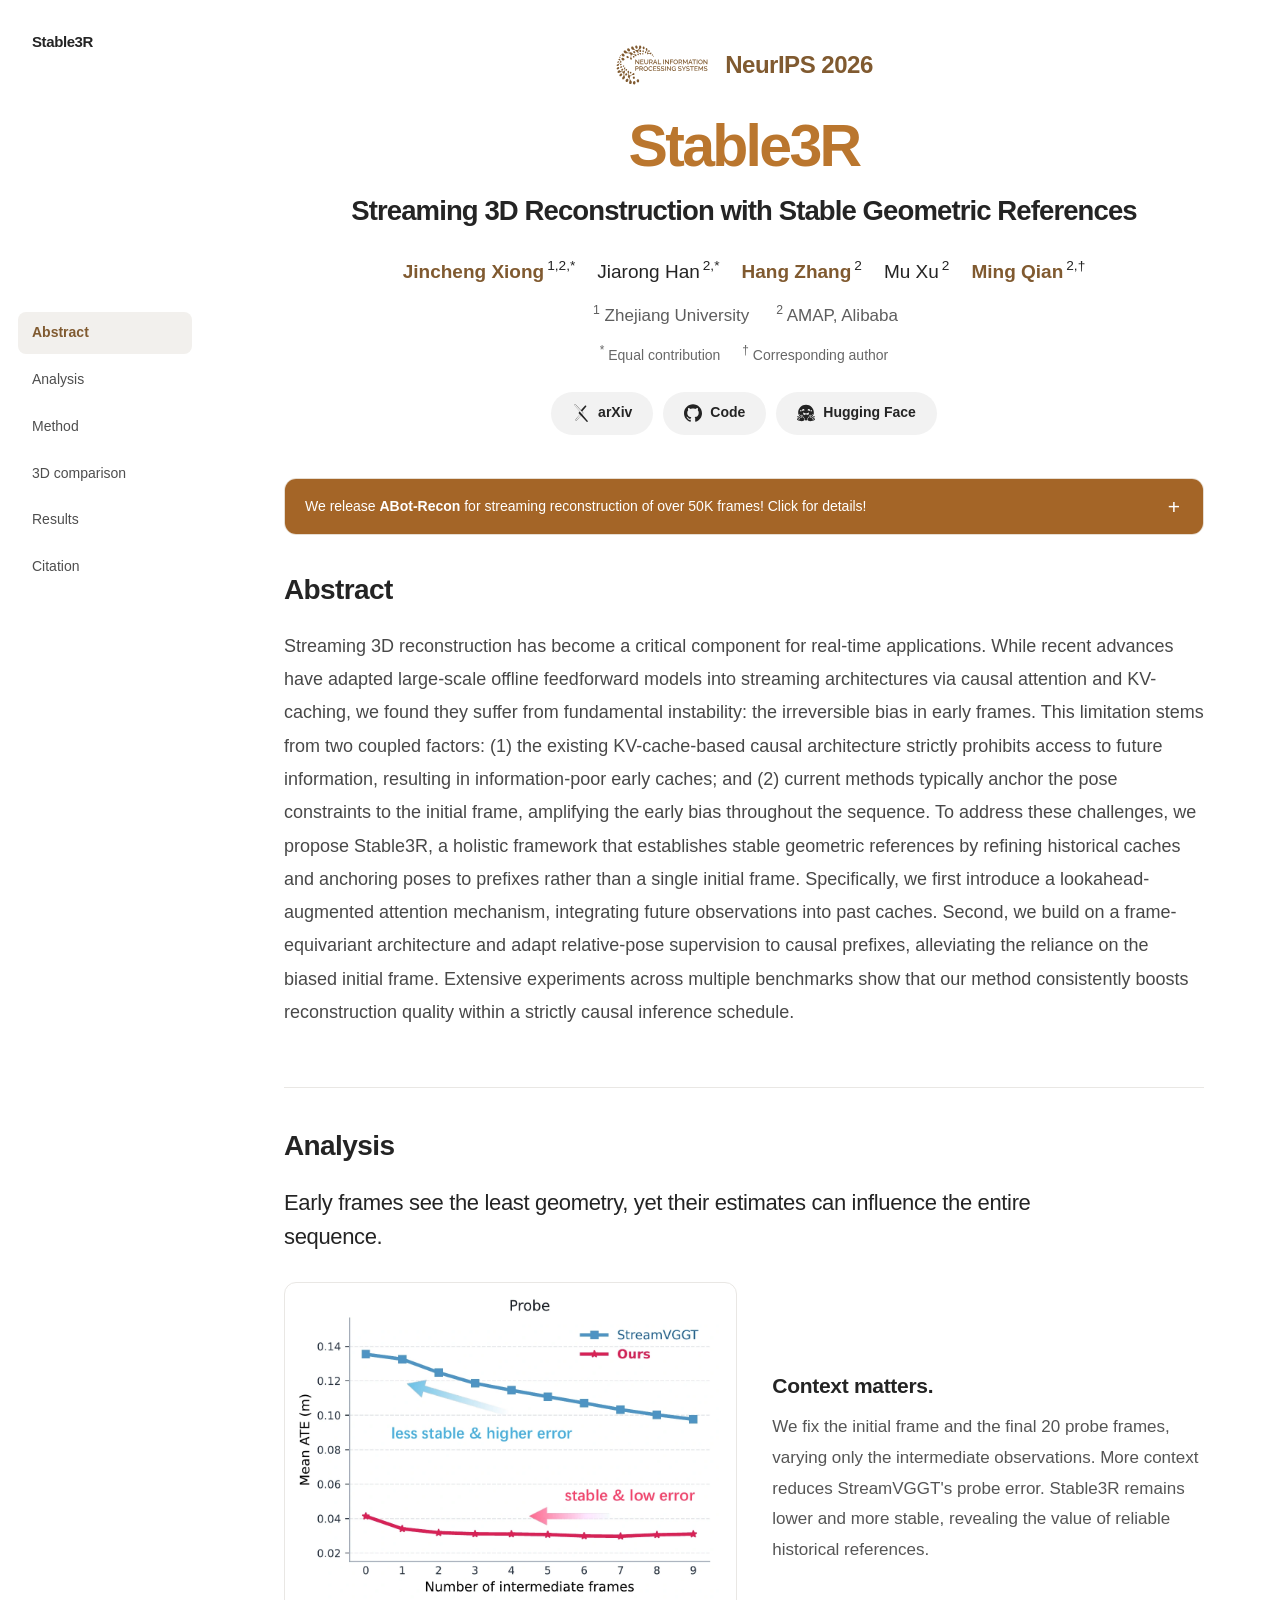
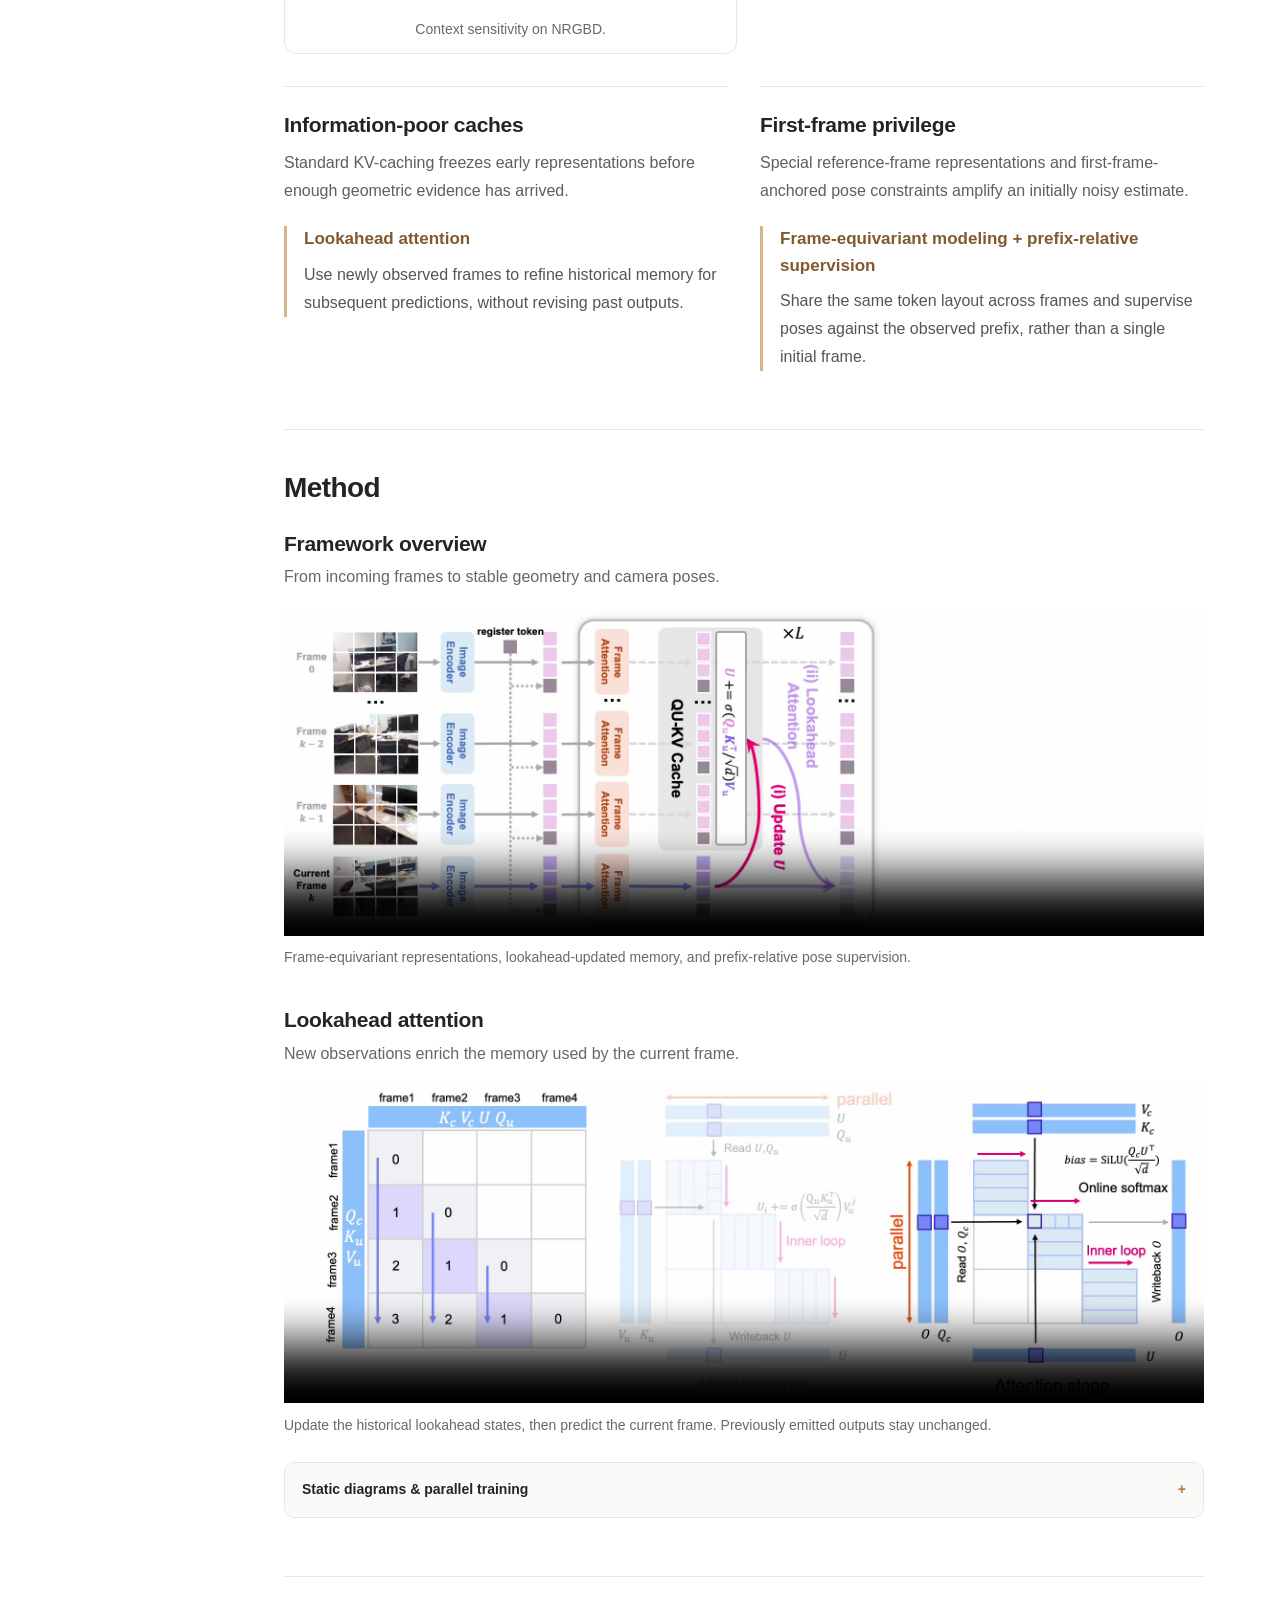
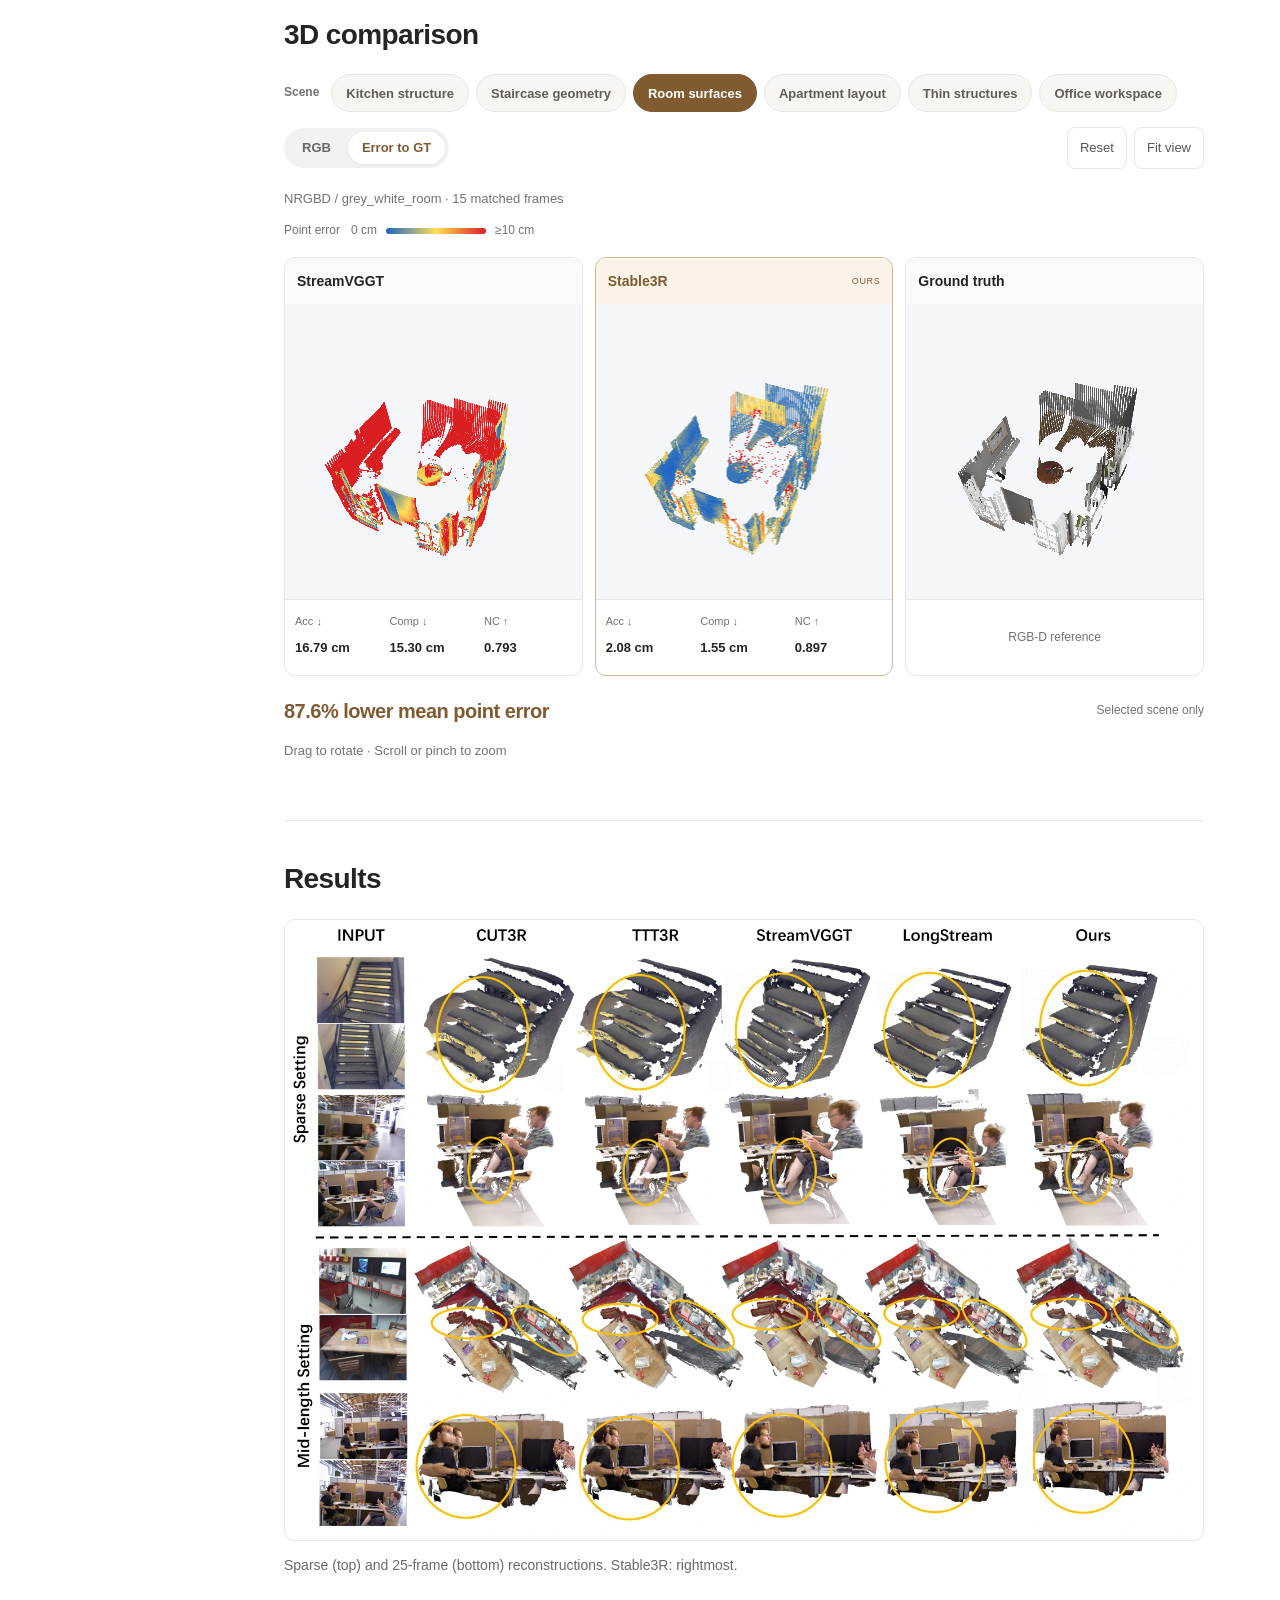
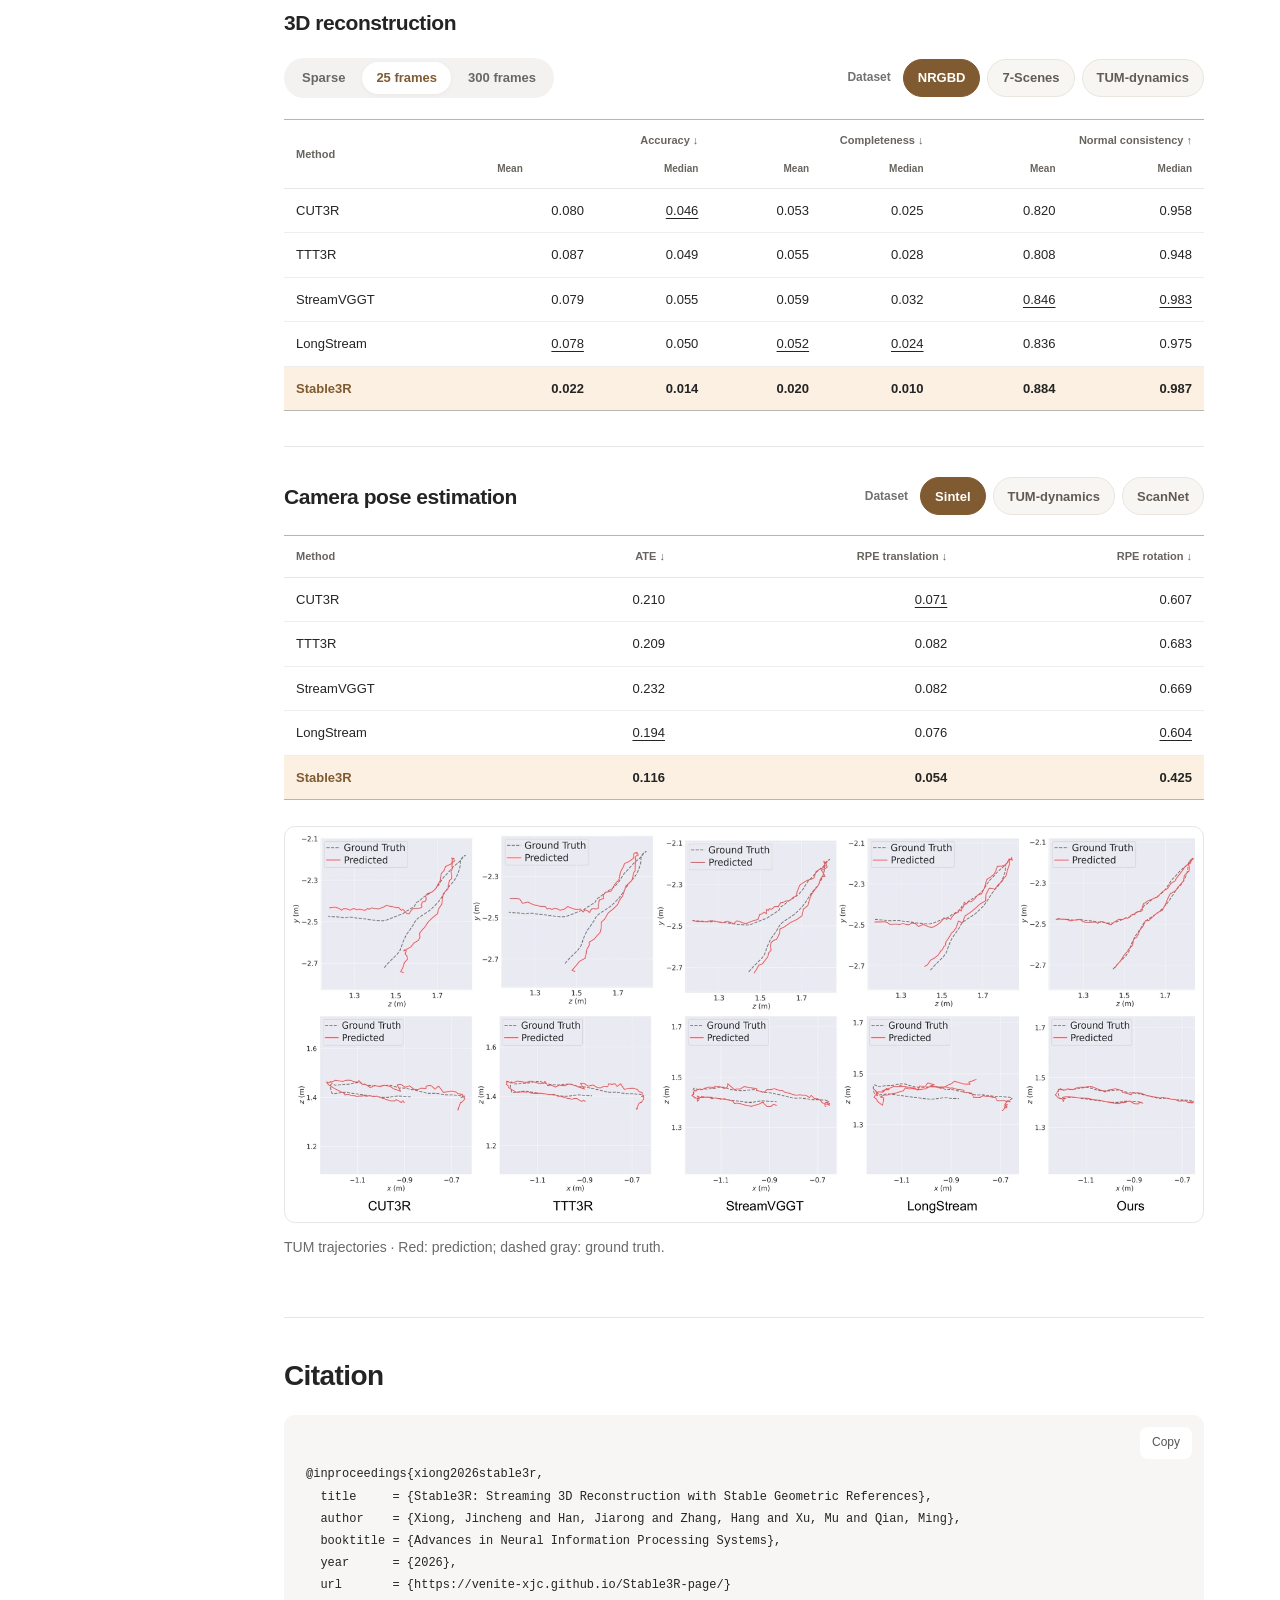
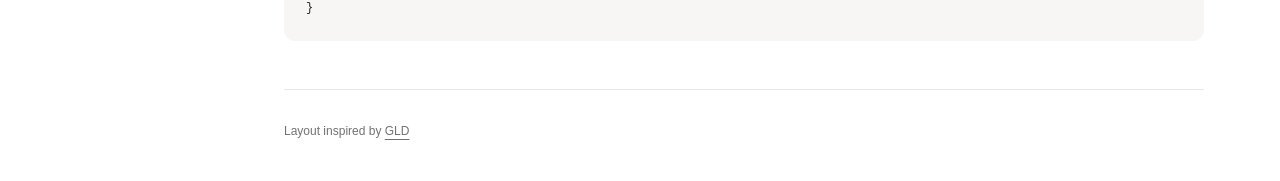
==== commit d8c4b3b9: "Sync homepage abstract with camera-ready paper" ====
--- a/gld/index.html
+++ b/gld/index.html
@@ -13,7 +13,7 @@
   <script src="assets/paper/results-data.js" defer></script>
   <script src="app.js" defer></script>
   <script src="assets/clouds/manifest.js?v=20261123-six-scenes" defer></script>
-  <script src="clouds.js" defer></script>
+  <script src="clouds.js?v=20261124-natural-rotation" defer></script>
   <script src="presentation.js?v=20261124-expanded-choices" defer></script>
 </head>
 <body>
@@ -31,7 +31,7 @@
   </aside>
   <div class="document">
   <header class="hero shell" id="top">
-    <a class="venue" href="https://neurips.cc/Conferences/2026" target="_blank" rel="noopener" aria-label="NeurIPS 2026 conference"><span class="venue-logo" role="img" aria-label="NeurIPS logo"></span><span>NeurIPS 2026</span></a>
+    <a class="venue" href="https://neurips.cc/virtual/2026/loc/sydney/poster/154907" target="_blank" rel="noopener" aria-label="Stable3R poster at NeurIPS 2026"><span class="venue-logo" role="img" aria-label="NeurIPS logo"></span><span>NeurIPS 2026</span></a>
     <h1>Stable<span>3R</span></h1>
     <p class="paper-title">Streaming 3D Reconstruction with Stable Geometric References</p>
     <ul class="authors" aria-label="Authors">
@@ -71,7 +71,7 @@
     </aside>
     <section class="section shell abstract" id="abstract" aria-labelledby="abstract-title">
       <div class="section-heading"><h2 id="abstract-title">Abstract</h2></div>
-        <p>Causal attention and KV-caching enable streaming 3D reconstruction, but information-poor early caches and first-frame anchoring can introduce persistent geometric bias. Stable3R addresses both sources of instability: lookahead attention refines historical caches as new observations arrive, while a frame-equivariant architecture with prefix-relative pose supervision reduces reliance on a single initial frame. Together, these designs improve reconstruction quality and camera pose estimation while preserving a strictly causal inference schedule.</p>
+        <p>Streaming 3D reconstruction has become a critical component for real-time applications. While recent advances have adapted large-scale offline feedforward models into streaming architectures via causal attention and KV-caching, we found they suffer from fundamental instability: the irreversible bias in early frames. This limitation stems from two coupled factors: (1) the existing KV-cache-based causal architecture strictly prohibits access to future information, resulting in information-poor early caches; and (2) current methods typically anchor the pose constraints to the initial frame, amplifying the early bias throughout the sequence. To address these challenges, we propose Stable3R, a holistic framework that establishes stable geometric references by refining historical caches and anchoring poses to prefixes rather than a single initial frame. Specifically, we first introduce a lookahead-augmented attention mechanism, integrating future observations into past caches. Second, we build on a frame-equivariant architecture and adapt relative-pose supervision to causal prefixes, alleviating the reliance on the biased initial frame. Extensive experiments across multiple benchmarks show that our method consistently boosts reconstruction quality within a strictly causal inference schedule.</p>
     </section>
     <section class="section shell analysis" id="analysis" aria-labelledby="analysis-title">
       <div class="section-heading"><h2 id="analysis-title">Analysis</h2></div>
